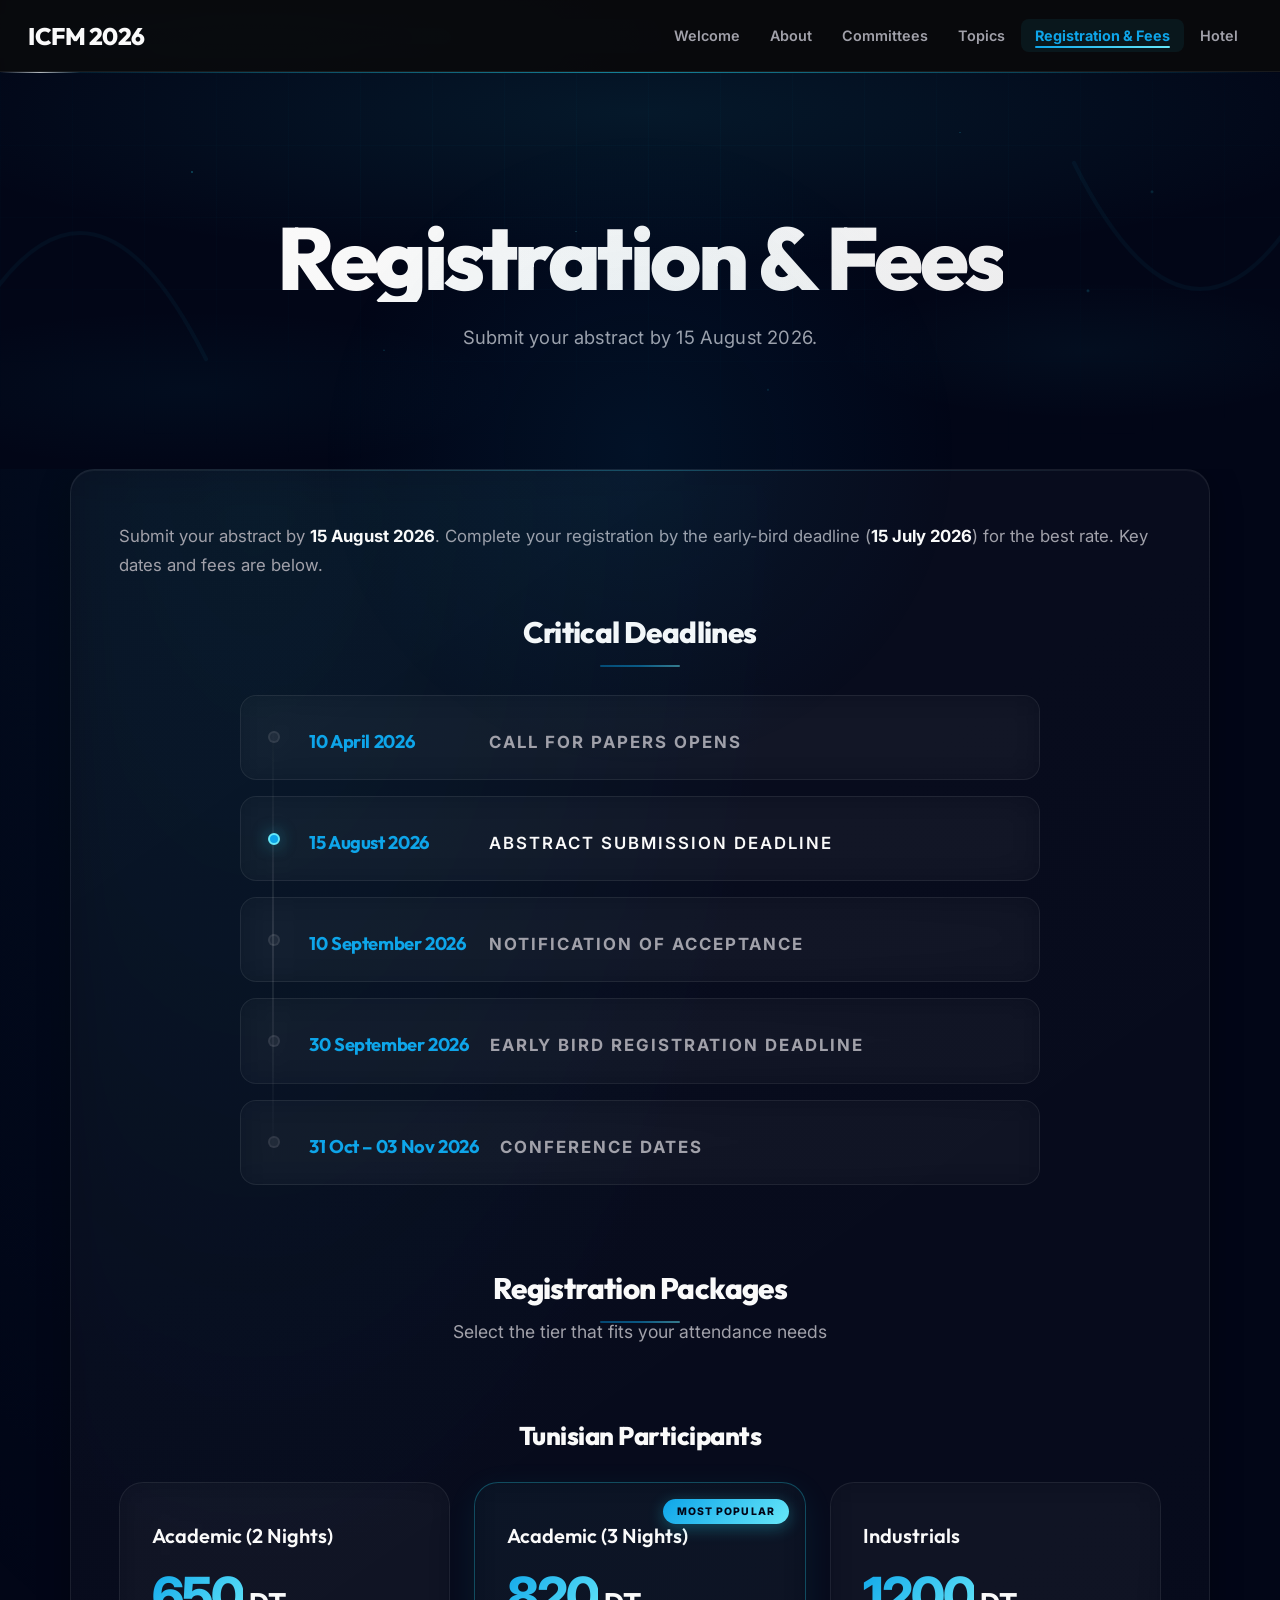
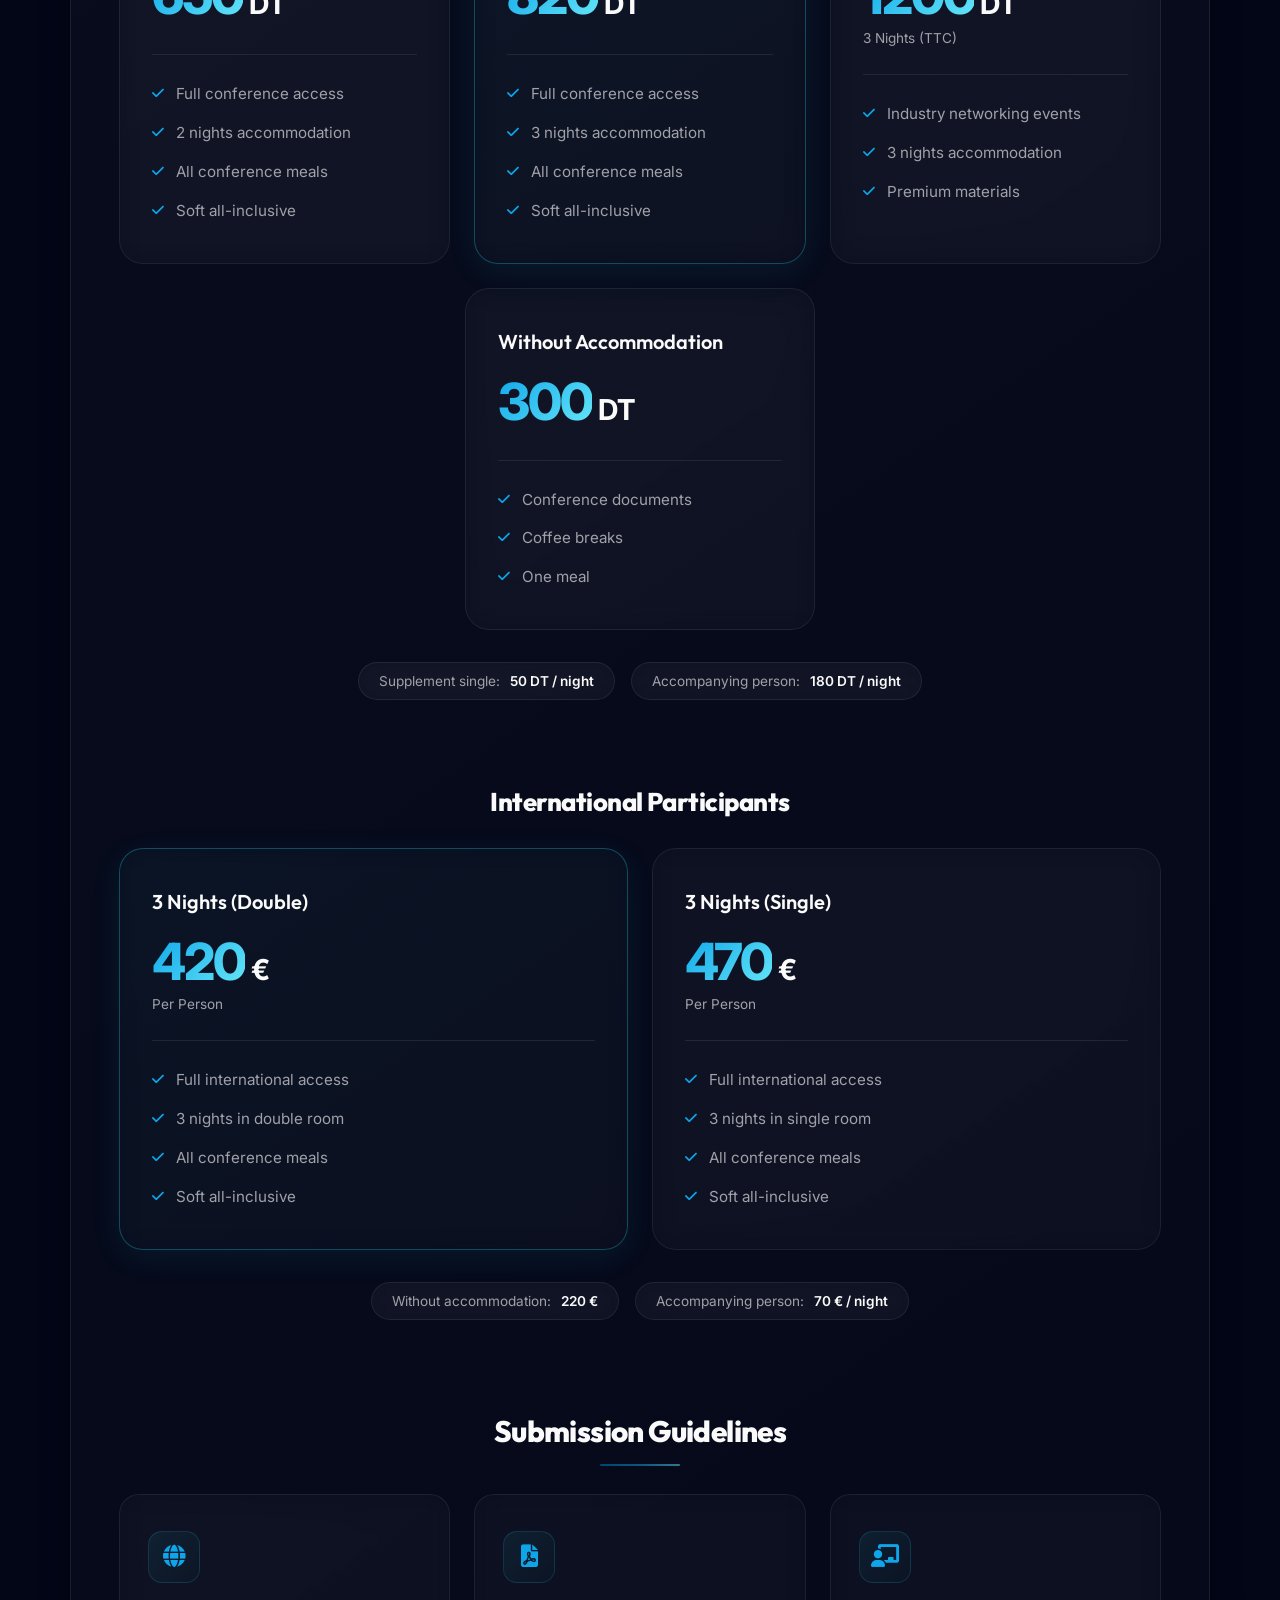
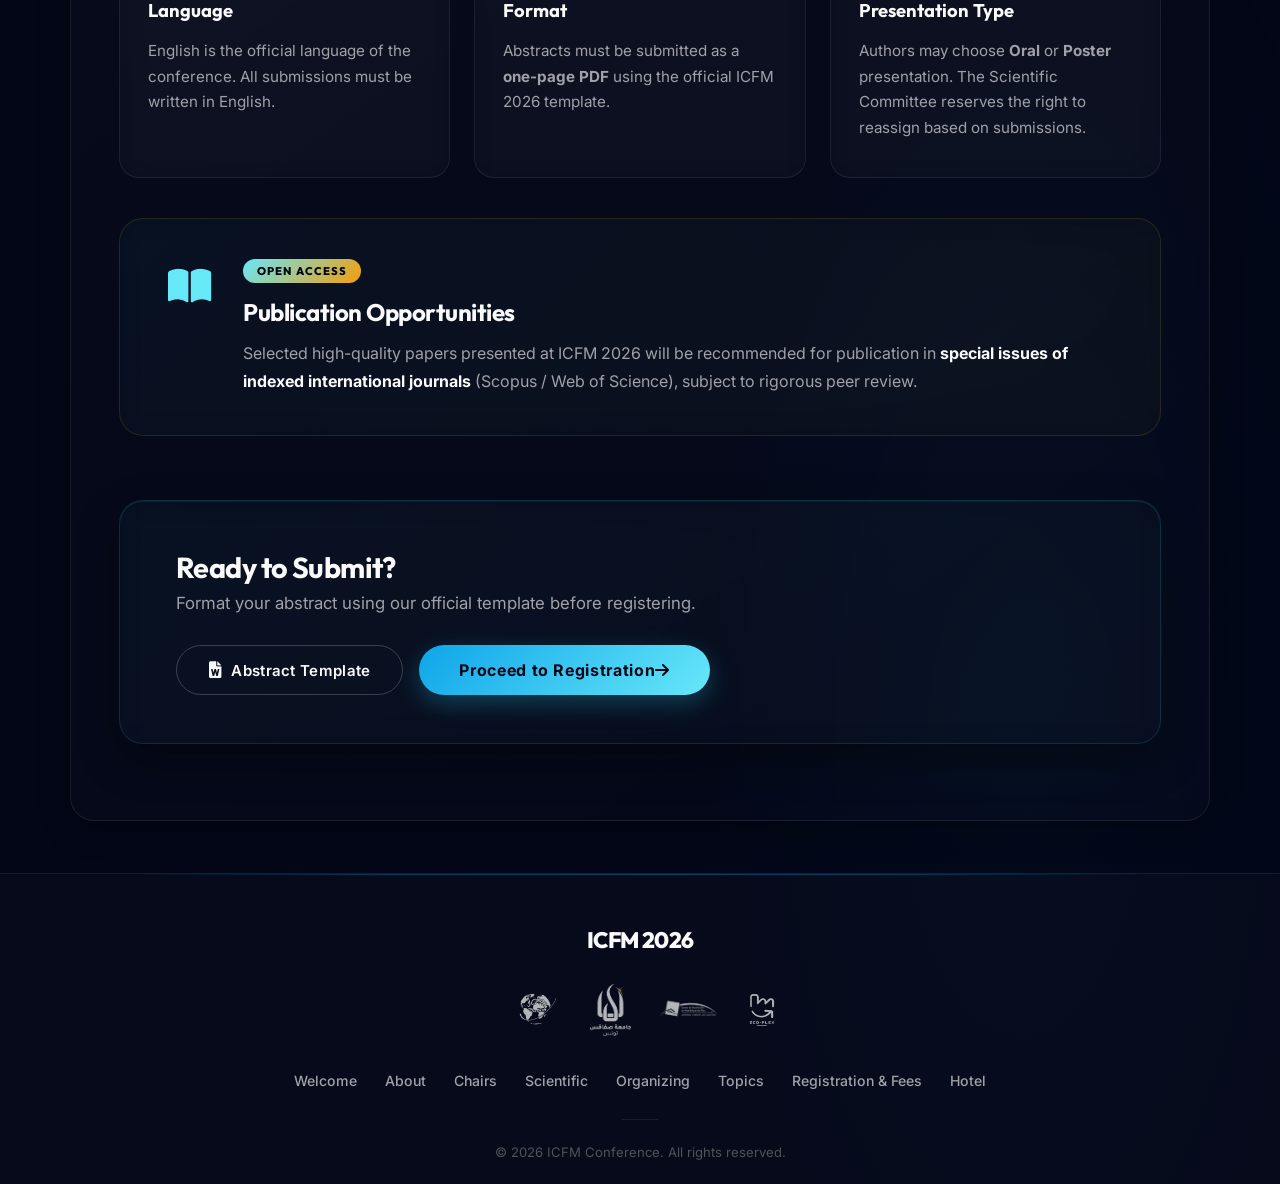
==== submissions.html @ 2cfc88eb "first commit" ====
<!DOCTYPE html>
<html lang="en">

<head>
    <meta charset="UTF-8">
    <meta name="viewport" content="width=device-width, initial-scale=1.0">
    <meta name="description" content="Registration fees, important dates, and abstract submission for ICFM 2026.">
    <title>Registration &amp; Fees — ICFM 2026</title>
    <link rel="stylesheet" href="assets/css/style.css">
</head>

<body>
    <div id="preloader">
        <div class="loader-ring"></div>
    </div>
    <a href="#main-content" class="skip-link">Skip to main content</a>
    <nav class="navbar" aria-label="Main navigation">
        <div class="container">
            <a href="index.html" class="logo">ICFM 2026</a>
            <ul class="nav-links">
                <li><a href="index.html">Welcome</a></li>
                <li><a href="about.html">About</a></li>
                <li class="dropdown">
                    <a href="#">Committees</a>
                    <ul class="dropdown-menu">
                        <li><a href="committees/chairs.html">Conference Chairs</a></li>
                        <li><a href="committees/scientific.html">Scientific Committee</a></li>
                        <li><a href="committees/organizing.html">Organizing Committee</a></li>
                    </ul>
                </li>
                <li><a href="topics.html">Topics</a></li>
                <li><a href="submissions.html">Registration &amp; Fees</a></li>
                <li><a href="hotel.html">Hotel</a></li>
            </ul>
        </div>
    </nav>
    <div class="luxury-navbar-underline"></div>
    <header class="submissions-hero luxury-hero">
        <div class="luxury-hero-bg">
            <svg class="gold-flourish left" viewBox="0 0 200 200" fill="none">
                <path d="M10,190 Q100,10 190,190" stroke="currentColor" stroke-width="6" stroke-linecap="round"
                    stroke-opacity="0.7" />
            </svg>
            <svg class="gold-flourish right" viewBox="0 0 200 200" fill="none">
                <path d="M190,10 Q100,190 10,10" stroke="currentColor" stroke-width="6" stroke-linecap="round"
                    stroke-opacity="0.7" />
            </svg>
            <div class="gold-particles"></div>
        </div>
        <div class="submissions-hero-content luxury-hero-content">
            <div class="hero-crest-glass">
                <h1 class="submissions-hero-title">Registration &amp; Fees</h1>
                <div class="crest-shimmer"></div>
                <p class="submissions-hero-intro">Submit your abstract by 15 August 2026.</p>
            </div>
        </div>
    </header>
    <main id="main-content" class="container submissions-main-glass">
        <p class="submissions-lead">Submit your abstract by <strong>15 August 2026</strong>. Complete your registration by the early-bird deadline (<strong>15 July 2026</strong>) for the best rate. Key dates and fees are below.</p>
        <section class="important-dates-section">
            <h2 class="section-title">Critical Deadlines</h2>
            <div class="dates-timeline">
                <div class="timeline-item luxury-glass-card">
                    <div class="timeline-dot"></div>
                    <div class="timeline-content">
                        <div class="date-value">10 April 2026</div>
                        <div class="date-label">Call for Papers Opens</div>
                    </div>
                </div>
                <div class="timeline-item luxury-glass-card">
                    <div class="timeline-dot highlight-dot"></div>
                    <div class="timeline-content">
                        <div class="date-value">15 August 2026</div>
                        <div class="date-label highlight-label">Abstract Submission Deadline</div>
                    </div>
                </div>
                <div class="timeline-item luxury-glass-card">
                    <div class="timeline-dot"></div>
                    <div class="timeline-content">
                        <div class="date-value">10 September 2026</div>
                        <div class="date-label">Notification of Acceptance</div>
                    </div>
                </div>
                <div class="timeline-item luxury-glass-card">
                    <div class="timeline-dot"></div>
                    <div class="timeline-content">
                        <div class="date-value">30 September 2026</div>
                        <div class="date-label">Early Bird Registration Deadline</div>
                    </div>
                </div>
                <div class="timeline-item luxury-glass-card">
                    <div class="timeline-dot"></div>
                    <div class="timeline-content">
                        <div class="date-value">31 Oct – 03 Nov 2026</div>
                        <div class="date-label">Conference Dates</div>
                    </div>
                </div>
            </div>
        </section>

        <!-- Pricing Cards Section -->
        <section class="registration-fees-section">
            <h2 class="section-title">Registration Packages</h2>
            <p class="section-subtitle">Select the tier that fits your attendance needs</p>

            <div class="pricing-grid">

                <!-- Tunisian Participants Column -->
                <div class="pricing-category">
                    <h3 class="pricing-category-title">Tunisian Participants</h3>
                    <div class="pricing-cards-container">

                        <div class="pricing-card luxury-glass-card">
                            <div class="pricing-header">
                                <h4>Academic (2 Nights)</h4>
                                <div class="price"><span>650</span> DT</div>
                            </div>
                            <ul class="pricing-features">
                                <li><i class="fas fa-check"></i> Full conference access</li>
                                <li><i class="fas fa-check"></i> 2 nights accommodation</li>
                                <li><i class="fas fa-check"></i> All conference meals</li>
                                <li><i class="fas fa-check"></i> Soft all-inclusive</li>
                            </ul>
                        </div>

                        <div class="pricing-card luxury-glass-card featured-card">
                            <div class="popular-badge">Most Popular</div>
                            <div class="pricing-header">
                                <h4>Academic (3 Nights)</h4>
                                <div class="price"><span>820</span> DT</div>
                            </div>
                            <ul class="pricing-features">
                                <li><i class="fas fa-check"></i> Full conference access</li>
                                <li><i class="fas fa-check"></i> 3 nights accommodation</li>
                                <li><i class="fas fa-check"></i> All conference meals</li>
                                <li><i class="fas fa-check"></i> Soft all-inclusive</li>
                            </ul>
                        </div>

                        <div class="pricing-card luxury-glass-card">
                            <div class="pricing-header">
                                <h4>Industrials</h4>
                                <div class="price"><span>1200</span> DT</div>
                                <div class="price-desc">3 Nights (TTC)</div>
                            </div>
                            <ul class="pricing-features">
                                <li><i class="fas fa-check"></i> Industry networking events</li>
                                <li><i class="fas fa-check"></i> 3 nights accommodation</li>
                                <li><i class="fas fa-check"></i> Premium materials</li>
                            </ul>
                        </div>

                        <!-- Centered 4th card -->
                        <div class="pricing-card luxury-glass-card" style="grid-column: 1 / -1; justify-self: center; width: 100%; max-width: 350px; margin: 0 auto;">
                            <div class="pricing-header">
                                <h4>Without Accommodation</h4>
                                <div class="price"><span>300</span> DT</div>
                            </div>
                            <ul class="pricing-features">
                                <li><i class="fas fa-check"></i> Conference documents</li>
                                <li><i class="fas fa-check"></i> Coffee breaks</li>
                                <li><i class="fas fa-check"></i> One meal</li>
                            </ul>
                        </div>

                    </div>

                    <div class="pricing-addons" style="display: flex; flex-wrap: wrap; justify-content: center; gap: 1rem;">
                        <div class="addon-item"><span>Supplement single:</span> <strong>50 DT / night</strong></div>
                        <div class="addon-item" style="text-align: center;"><span>Accompanying person:</span> <strong>180 DT / night</strong></div>
                    </div>
                </div>

                <!-- International Participants Column -->
                <div class="pricing-category">
                    <h3 class="pricing-category-title">International Participants</h3>
                    <div class="pricing-cards-container">

                        <div class="pricing-card luxury-glass-card featured-card">
                            <div class="pricing-header">
                                <h4>3 Nights (Double)</h4>
                                <div class="price"><span>420</span> €</div>
                                <div class="price-desc">Per Person</div>
                            </div>
                            <ul class="pricing-features">
                                <li><i class="fas fa-check"></i> Full international access</li>
                                <li><i class="fas fa-check"></i> 3 nights in double room</li>
                                <li><i class="fas fa-check"></i> All conference meals</li>
                                <li><i class="fas fa-check"></i> Soft all-inclusive</li>
                            </ul>
                        </div>

                        <div class="pricing-card luxury-glass-card">
                            <div class="pricing-header">
                                <h4>3 Nights (Single)</h4>
                                <div class="price"><span>470</span> €</div>
                                <div class="price-desc">Per Person</div>
                            </div>
                            <ul class="pricing-features">
                                <li><i class="fas fa-check"></i> Full international access</li>
                                <li><i class="fas fa-check"></i> 3 nights in single room</li>
                                <li><i class="fas fa-check"></i> All conference meals</li>
                                <li><i class="fas fa-check"></i> Soft all-inclusive</li>
                            </ul>
                        </div>

                    </div>

                    <div class="pricing-addons" style="display: flex; flex-wrap: wrap; justify-content: center; gap: 1rem;">
                        <div class="addon-item"><span>Without accommodation:</span> <strong>220 €</strong></div>
                        <div class="addon-item" style="text-align: center;"><span>Accompanying person:</span> <strong>70 € / night</strong></div>
                    </div>
                </div>

            </div>
        </section>

        <!-- Submission Guidelines Section -->
        <section class="submission-guidelines-section">
            <h2 class="section-title">Submission Guidelines</h2>
            <div class="guidelines-grid">
                <div class="guideline-card luxury-glass-card">
                    <div class="guideline-icon"><i class="fas fa-globe"></i></div>
                    <h4>Language</h4>
                    <p>English is the official language of the conference. All submissions must be written in English.
                    </p>
                </div>
                <div class="guideline-card luxury-glass-card">
                    <div class="guideline-icon"><i class="fas fa-file-pdf"></i></div>
                    <h4>Format</h4>
                    <p>Abstracts must be submitted as a <strong>one-page PDF</strong> using the official ICFM 2026
                        template.</p>
                </div>
                <div class="guideline-card luxury-glass-card">
                    <div class="guideline-icon"><i class="fas fa-chalkboard-teacher"></i></div>
                    <h4>Presentation Type</h4>
                    <p>Authors may choose <strong>Oral</strong> or <strong>Poster</strong> presentation. The Scientific
                        Committee reserves the right to reassign based on submissions.</p>
                </div>
            </div>
        </section>

        <!-- Publication Opportunities -->
        <section class="publication-section">
            <div class="publication-glass-panel luxury-glass-card">
                <div class="pub-icon"><i class="fas fa-book-open"></i></div>
                <div class="pub-body">
                    <div class="pub-badge">Open Access</div>
                    <h3>Publication Opportunities</h3>
                    <p>Selected high-quality papers presented at ICFM 2026 will be recommended for publication in
                        <strong>special issues of indexed international journals</strong> (Scopus / Web of Science),
                        subject to rigorous peer review.
                    </p>
                </div>
            </div>
        </section>

        <!-- Call to Action Section -->
        <section class="submissions-cta-area">
            <div class="cta-glass-panel">
                <div class="cta-content">
                    <h3>Ready to Submit?</h3>
                    <p>Format your abstract using our official template before registering.</p>
                </div>
                <div class="cta-actions">
                    <a class="abstract-download-btn outline" href="assets/ICFM2026 Abstract Template.docx" download>
                        <i class="fas fa-file-word"></i> Abstract Template
                    </a>
                    <a class="register-btn solid"
                        href="https://docs.google.com/forms/d/e/1FAIpQLSe9bexcGqD0YBOrj8LHlDnnBXU2G6aarbq-mFlfhNSfdHL_fg/viewform?usp=dialog"
                        target="_blank" rel="noopener noreferrer">
                        Proceed to Registration <i class="fas fa-arrow-right"></i>
                    </a>
                </div>
            </div>
        </section>
    </main>
    <footer class="site-footer">
        <div class="footer-content">
            <a href="index.html" class="footer-logo">ICFM 2026</a>
            <div class="footer-logos">
                <img src="assets/images/logo11.png" alt="" class="footer-logo-img" width="80" height="80"
                    loading="lazy">
                <img src="assets/images/logo12.png" alt="" class="footer-logo-img" width="70" height="70"
                    loading="lazy">
                <img src="assets/images/logo13.png" alt="" class="footer-logo-img" width="100" height="100"
                    loading="lazy">
                <img src="assets/images/logo14.png" alt="" class="footer-logo-img" width="60" height="60"
                    loading="lazy">
            </div>
            <div class="footer-links">
                <a href="index.html">Welcome</a>
                <a href="about.html">About</a>
                <a href="committees/chairs.html">Chairs</a>
                <a href="committees/scientific.html">Scientific</a>
                <a href="committees/organizing.html">Organizing</a>
                <a href="topics.html">Topics</a>
                <a href="submissions.html">Registration &amp; Fees</a>
                <a href="hotel.html">Hotel</a>
            </div>
            <div class="footer-divider"></div>
            <div class="footer-copy">&copy; 2026 ICFM Conference. All rights reserved.</div>
        </div>
    </footer>
    <script src="assets/js/main.js"></script>
</body>

</html>
---- assets/css/style.css ----
@import url('https://fonts.googleapis.com/css2?family=Outfit:wght@400;600;700;800&family=Inter:wght@400;500;600;700&display=swap');
@import url('https://cdnjs.cloudflare.com/ajax/libs/font-awesome/6.0.0/css/all.min.css');

/* ============================================================
   ICFM 2026 — ORIGINAL COLORS · ELEVATED ELEGANCE
   Same dark navy + cyan palette, dramatically improved:
   · Breathing ambient light animations
   · Rich hover micro-interactions
   · Refined spacing & depth
   · Subtle luminosity effects
   ============================================================ */

:root {
  --bg: #020617;
  --surface: rgba(255, 255, 255, 0.02);
  --surface-2: rgba(255, 255, 255, 0.04);
  --surface-3: rgba(255, 255, 255, 0.06);
  --accent: #0ea5e9;
  --accent-dim: #0284c7;
  --accent-glow: rgba(34, 211, 238, 0.15);
  --accent-glow-strong: rgba(34, 211, 238, 0.30);
  --text: #fafafa;
  --text-muted: #a1a1aa;
  --text-dim: #52525b;
  --border: rgba(255, 255, 255, 0.07);
  --border-lit: rgba(34, 211, 238, 0.25);
  --radius: 16px;
  --radius-sm: 10px;
  --mouse-x: 50vw;
  --mouse-y: 50vh;
  /* legacy names — untouched */
  --navy: #0a0a0b;
  --royal: #141416;
  --gold: #22d3ee;
  --light-gold: #67e8f9;
  --offwhite: #fafafa;
  --shadow: 0 4px 24px rgba(0, 0, 0, 0.5);
  --shadow-glow: 0 0 0 1px rgba(34, 211, 238, 0.08),
    0 8px 32px rgba(0, 0, 0, 0.6),
    0 0 60px rgba(34, 211, 238, 0.06);
}

/* ── Smooth Motion Defaults ─────────────────────────────── */
html {
  scroll-behavior: smooth;
}

@media (prefers-reduced-motion: reduce) {
  html {
    scroll-behavior: auto;
  }

  *,
  *::before,
  *::after {
    animation-duration: 0.01ms !important;
    animation-iteration-count: 1 !important;
    transition-duration: 0.01ms !important;
  }
}

/* ── Base ────────────────────────────────────────────────── */
*,
*::before,
*::after {
  box-sizing: border-box;
}

body {
  margin: 0;
  font-family: 'Inter', system-ui, sans-serif;
  background: var(--bg);
  color: var(--text);
  min-height: 100vh;
  overflow-x: hidden;
  opacity: 0;
  animation: pageReveal 0.8s cubic-bezier(0.22, 1, 0.36, 1) forwards;
}

/* Subtle animated background atmosphere */
body::before {
  content: '';
  position: fixed;
  inset: 0;
  z-index: 0;
  pointer-events: none;
  background:
    radial-gradient(ellipse 80% 50% at 20% 10%, rgba(34, 211, 238, 0.04) 0%, transparent 60%),
    radial-gradient(ellipse 60% 40% at 80% 90%, rgba(8, 145, 178, 0.03) 0%, transparent 55%);
  animation: atmosphereShift 18s ease-in-out infinite alternate;
}

body::after {
  content: '';
  position: fixed;
  inset: 0;
  z-index: 9999;
  pointer-events: none;
  background: radial-gradient(800px circle at var(--mouse-x, 50vw) var(--mouse-y, 50vh), rgba(14, 165, 233, 0.08), transparent 40%);
}

:focus-visible {
  outline: 2px solid var(--accent);
  outline-offset: 3px;
  border-radius: 4px;
}

button:focus:not(:focus-visible),
a:focus:not(:focus-visible) {
  outline: none;
}

/* ── Cinematic Preloader ─────────────────────────────────── */
#preloader {
  position: fixed;
  inset: 0;
  background: var(--bg);
  z-index: 999999;
  display: flex;
  align-items: center;
  justify-content: center;
  transition: opacity 0.8s cubic-bezier(0.22, 1, 0.36, 1), transform 0.8s cubic-bezier(0.22, 1, 0.36, 1);
}

#preloader.loaded {
  opacity: 0;
  pointer-events: none;
  transform: scale(1.05);
  /* Slight scale up for breathing exit */
}

/* A sleek, minimalist loading ring */
.loader-ring {
  width: 48px;
  height: 48px;
  border-radius: 50%;
  border: 2px solid rgba(255, 255, 255, 0.05);
  border-top-color: var(--accent);
  animation: spinner 1s cubic-bezier(0.68, -0.55, 0.265, 1.55) infinite;
}

@keyframes spinner {
  0% {
    transform: rotate(0deg);
  }

  100% {
    transform: rotate(360deg);
  }
}

/* ── Scrollbar ───────────────────────────────────────────── */
::-webkit-scrollbar {
  width: 8px;
  background: var(--bg);
}

::-webkit-scrollbar-track {
  background: var(--surface);
}

::-webkit-scrollbar-thumb {
  background: linear-gradient(180deg, var(--accent-dim), var(--surface-3));
  border-radius: 4px;
  border: 2px solid var(--surface);
}

::-webkit-scrollbar-thumb:hover {
  background: var(--accent-dim);
}

/* ── Skip Link ───────────────────────────────────────────── */
.skip-link {
  position: absolute;
  top: -100px;
  left: 50%;
  transform: translateX(-50%);
  z-index: 10000;
  padding: 12px 24px;
  background: var(--accent);
  color: var(--navy);
  font-weight: 700;
  text-decoration: none;
  border-radius: 8px;
  transition: top 0.2s ease;
}

.skip-link:focus {
  top: 16px;
  outline: 2px solid var(--text);
  outline-offset: 3px;
}

/* ── Keyframes ───────────────────────────────────────────── */
@keyframes pageReveal {
  from {
    opacity: 0;
    transform: translateY(8px);
  }

  to {
    opacity: 1;
    transform: translateY(0);
  }
}

@keyframes atmosphereShift {
  0% {
    opacity: 0.6;
    transform: scale(1);
  }

  100% {
    opacity: 1;
    transform: scale(1.05);
  }
}

@keyframes fadeInUp {
  from {
    opacity: 0;
    transform: translateY(28px);
  }

  to {
    opacity: 1;
    transform: translateY(0);
  }
}

@keyframes shimmerSweep {
  0% {
    transform: translateX(-150%) skewX(-12deg);
  }

  100% {
    transform: translateX(350%) skewX(-12deg);
  }
}

@keyframes titleShimmer {

  0%,
  40% {
    background-position: 0% 50%;
  }

  60%,
  100% {
    background-position: 100% 50%;
  }
}

@keyframes glowPulse {

  0%,
  100% {
    box-shadow: 0 0 20px rgba(34, 211, 238, 0.08);
  }

  50% {
    box-shadow: 0 0 48px rgba(34, 211, 238, 0.20);
  }
}

@keyframes lineGrow {
  from {
    width: 0;
    opacity: 0;
  }

  to {
    width: 80px;
    opacity: 0.5;
  }
}

@keyframes floatY {

  0%,
  100% {
    transform: translateY(0px);
  }

  50% {
    transform: translateY(-8px);
  }
}

@keyframes arrowBounce {
  0% {
    transform: translateY(0) rotate(-45deg);
  }

  100% {
    transform: translateY(8px) rotate(-45deg);
  }
}

@keyframes scanLine {
  0% {
    left: -10%;
    opacity: 0;
  }

  10% {
    opacity: 1;
  }

  90% {
    opacity: 1;
  }

  100% {
    left: 110%;
    opacity: 0;
  }
}

@keyframes dropdownOpen {
  from {
    opacity: 0;
    transform: scale(0.96) translateY(-4px);
  }

  to {
    opacity: 1;
    transform: scale(1) translateY(0);
  }
}

/* ── Navbar ──────────────────────────────────────────────── */
.navbar {
  background: rgba(10, 10, 11, 0.80);
  backdrop-filter: blur(20px) saturate(160%);
  border-bottom: 1px solid var(--border);
  position: sticky;
  top: 0;
  z-index: 1000;
  height: 72px;
  display: flex;
  align-items: center;
  transition: background 0.3s, box-shadow 0.3s;
}

.navbar .container {
  display: flex;
  align-items: center;
  justify-content: space-between;
  padding: 0 28px;
  height: 72px;
  max-width: 1280px;
  margin: 0 auto;
  width: 100%;
}

.logo {
  font-family: 'Outfit', sans-serif;
  font-size: 1.5rem;
  font-weight: 800;
  color: var(--text);
  letter-spacing: -0.02em;
  text-decoration: none;
  margin-right: 48px;
  white-space: nowrap;
  position: relative;
  transition: color 0.25s;
}

.logo::after {
  content: '';
  position: absolute;
  left: 0;
  bottom: -4px;
  width: 0;
  height: 2px;
  background: linear-gradient(90deg, var(--accent), var(--light-gold));
  border-radius: 1px;
  transition: width 0.35s cubic-bezier(0.22, 1, 0.36, 1);
}

.logo:hover {
  color: var(--accent);
}

.logo:hover::after {
  width: 100%;
}

.nav-links {
  list-style: none;
  display: flex;
  gap: 2px;
  margin: 0;
  padding: 0;
  align-items: center;
}

.nav-links li {
  position: relative;
}

.nav-links a {
  color: var(--text-muted);
  text-decoration: none;
  font-family: 'Inter', sans-serif;
  font-weight: 600;
  font-size: 0.9rem;
  padding: 8px 14px;
  border-radius: 8px;
  transition: color 0.2s, background 0.2s;
  display: inline-block;
  position: relative;
}

.nav-links a::after {
  content: '';
  position: absolute;
  left: 14px;
  bottom: 4px;
  width: 0;
  height: 2px;
  background: linear-gradient(90deg, var(--accent), var(--light-gold));
  border-radius: 1px;
  transition: width 0.28s cubic-bezier(0.22, 1, 0.36, 1);
}

.nav-links a:hover {
  color: var(--text);
  background: rgba(34, 211, 238, 0.06);
}

.nav-links a:hover::after,
.nav-links a.active::after {
  width: calc(100% - 28px);
}

.nav-links a.active {
  color: var(--accent);
  background: rgba(34, 211, 238, 0.08);
  font-weight: 700;
}

/* Dropdown */
.dropdown-menu {
  display: none;
  position: absolute;
  background: rgba(15, 23, 42, 0.98);
  backdrop-filter: blur(24px);
  border: 1px solid var(--border);
  border-radius: var(--radius-sm);
  min-width: 210px;
  top: 100%;
  left: 0;
  margin-top: 6px;
  z-index: 100;
  padding: 6px;
  box-shadow: 0 20px 60px rgba(0, 0, 0, 0.7),
    0 0 0 1px rgba(14, 165, 233, 0.04);
  transform-origin: top left;
  animation: dropdownOpen 0.18s cubic-bezier(0.22, 1, 0.36, 1) forwards;
}

.dropdown-menu::after {
  content: '';
  position: absolute;
  bottom: 100%;
  left: 0;
  right: 0;
  height: 10px;
}

.dropdown:hover .dropdown-menu {
  display: block;
}

.dropdown-menu li a {
  color: var(--text-muted);
  font-size: 0.88rem;
  padding: 10px 14px;
  display: flex;
  align-items: center;
  gap: 8px;
  border-radius: 6px;
  transition: all 0.15s;
  position: relative;
  overflow: hidden;
}

.dropdown-menu li a::before {
  content: '';
  position: absolute;
  left: 0;
  top: 50%;
  bottom: 50%;
  width: 2px;
  background: var(--accent);
  border-radius: 1px;
  transition: top 0.2s, bottom 0.2s;
}

.dropdown-menu li a:hover {
  color: var(--accent);
  background: rgba(34, 211, 238, 0.06);
}

.dropdown-menu li a:hover::before {
  top: 10%;
  bottom: 10%;
}

/* Luxury navbar underline */
.luxury-navbar-underline {
  height: 1px;
  background: linear-gradient(90deg,
      transparent 0%, rgba(34, 211, 238, 0.3) 20%,
      rgba(34, 211, 238, 0.6) 50%, rgba(34, 211, 238, 0.3) 80%,
      transparent 100%);
  position: relative;
  overflow: hidden;
}

.luxury-navbar-underline::after {
  content: '';
  position: absolute;
  top: 0;
  height: 100%;
  width: 80px;
  background: linear-gradient(90deg, transparent, rgba(255, 255, 255, 0.7), transparent);
  animation: scanLine 5s ease-in-out infinite;
  animation-delay: 3s;
}

/* ── Hamburger ───────────────────────────────────────────── */
.hamburger {
  display: none;
  flex-direction: column;
  justify-content: center;
  align-items: center;
  width: 40px;
  height: 40px;
  cursor: pointer;
  margin-left: 16px;
  padding: 0;
  border: none;
  background: transparent;
  gap: 0;
  position: relative;
  border-radius: 8px;
  transition: background 0.2s;
}

.hamburger:hover {
  background: rgba(34, 211, 238, 0.08);
}

.hamburger span {
  display: block;
  height: 1.5px;
  width: 20px;
  background: var(--text);
  border-radius: 2px;
  position: absolute;
  transition: transform 0.3s cubic-bezier(0.22, 1, 0.36, 1), opacity 0.2s, width 0.3s;
}

.hamburger span:nth-child(1) {
  transform: translateY(-6px);
}

.hamburger span:nth-child(2) {
  width: 14px;
}

.hamburger span:nth-child(3) {
  transform: translateY(6px);
}

.hamburger.open span:nth-child(1) {
  transform: translateY(0) rotate(45deg);
  width: 20px;
}

.hamburger.open span:nth-child(2) {
  opacity: 0;
  transform: scaleX(0);
}

.hamburger.open span:nth-child(3) {
  transform: translateY(0) rotate(-45deg);
}

/* ── Hero ────────────────────────────────────────────────── */
.luxury-hero {
  position: relative;
  min-height: 80vh;
  display: flex;
  flex-direction: column;
  align-items: center;
  justify-content: center;
  background: var(--bg);
  overflow: hidden;
  padding: 100px 24px 80px;
  z-index: 1;
}

.luxury-hero-bg {
  position: absolute;
  inset: 0;
  z-index: 0;
  pointer-events: none;
}

/* Multi-layer atmospheric glow */
.luxury-hero-bg::before {
  content: '';
  position: absolute;
  inset: 0;
  background:
    radial-gradient(ellipse 90% 60% at 50% 10%,
      rgba(34, 211, 238, 0.09) 0%, transparent 65%),
    radial-gradient(ellipse 50% 40% at 15% 80%,
      rgba(8, 145, 178, 0.05) 0%, transparent 50%),
    radial-gradient(ellipse 40% 35% at 85% 70%,
      rgba(34, 211, 238, 0.04) 0%, transparent 50%);
  animation: atmosphereShift 14s ease-in-out infinite alternate;
}

/* Geometric grid */
.luxury-hero-bg::after {
  content: '';
  position: absolute;
  inset: 0;
  background-image:
    linear-gradient(rgba(34, 211, 238, 0.025) 1px, transparent 1px),
    linear-gradient(90deg, rgba(34, 211, 238, 0.025) 1px, transparent 1px);
  background-size: 72px 72px;
  mask-image: radial-gradient(ellipse 85% 75% at 50% 30%, black 20%, transparent 100%);
}

/* SVG flourishes — visible and animated */
.gold-flourish {
  display: block !important;
  position: absolute;
  width: 280px;
  height: 280px;
  color: rgba(34, 211, 238, 0.06);
  animation: floatY 8s ease-in-out infinite;
}

.gold-flourish.left {
  left: -60px;
  top: 5%;
  animation-delay: 0s;
}

.gold-flourish.right {
  right: -60px;
  bottom: 10%;
  animation-delay: 3s;
}

.gold-flourish path {
  stroke-width: 3;
}

/* Particle constellation */
.gold-particles {
  display: block !important;
  position: absolute;
  inset: 0;
  pointer-events: none;
  background-image:
    radial-gradient(circle 1.5px at 15% 25%, rgba(34, 211, 238, 0.45) 0%, transparent 100%),
    radial-gradient(circle 1px at 75% 15%, rgba(34, 211, 238, 0.35) 0%, transparent 100%),
    radial-gradient(circle 2px at 85% 55%, rgba(34, 211, 238, 0.25)0%, transparent 100%),
    radial-gradient(circle 1px at 30% 70%, rgba(34, 211, 238, 0.30) 0%, transparent 100%),
    radial-gradient(circle 1.5px at 60% 80%, rgba(34, 211, 238, 0.20) 0%, transparent 100%),
    radial-gradient(circle 1px at 45% 40%, rgba(103, 232, 249, 0.35) 0%, transparent 100%),
    radial-gradient(circle 2px at 90% 30%, rgba(34, 211, 238, 0.20) 0%, transparent 100%);
  animation: atmosphereShift 20s ease-in-out infinite alternate;
}

.luxury-hero-content {
  position: relative;
  z-index: 2;
  text-align: center;
  max-width: 820px;
  display: flex;
  flex-direction: column;
  align-items: center;
  gap: 28px;
}

.hero-crest-glass {
  display: flex;
  flex-direction: column;
  align-items: center;
  gap: 12px;
}

/* Shimmer sweep on hero titles */
.crest-shimmer {
  display: block !important;
  position: absolute;
  inset: -20px;
  pointer-events: none;
  z-index: 10;
  overflow: hidden;
}

.crest-shimmer::after {
  content: '';
  position: absolute;
  top: 0;
  left: 0;
  width: 40px;
  height: 100%;
  background: linear-gradient(90deg, transparent, rgba(103, 232, 249, 0.12), transparent);
  transform: translateX(-150%) skewX(-12deg);
  animation: shimmerSweep 5s ease-in-out infinite;
  animation-delay: 2s;
}

/* ── Hero Typography ─────────────────────────────────────── */
.conference-title,
.about-hero-title,
.committee-hero-title,
.topics-hero-title,
.submissions-hero-title,
.hotel-hero-title {
  font-family: 'Outfit', sans-serif;
  font-size: clamp(2.8rem, 10vw, 5.5rem);
  font-weight: 800;
  letter-spacing: -0.04em;
  line-height: 1.0;
  margin: 0 0 8px;
  background: linear-gradient(135deg,
      var(--text) 0%, rgba(250, 250, 250, 0.95) 35%,
      var(--accent) 50%, rgba(139, 92, 246, 0.8) 75%, var(--text) 100%);
  background-size: 300% 100%;
  -webkit-background-clip: text;
  -webkit-text-fill-color: transparent;
  background-clip: text;
  animation: titleShimmer 8s ease-in-out infinite;
}

.conference-tagline,
.about-hero-intro,
.committee-hero-intro,
.topics-hero-intro,
.submissions-hero-intro,
.hotel-hero-intro {
  font-family: 'Inter', sans-serif;
  color: var(--text-muted);
  font-size: 1.15rem;
  font-weight: 400;
  margin: 0;
  letter-spacing: 0.01em;
  max-width: 500px;
  line-height: 1.65;
  animation: fadeInUp 1s ease both;
  animation-delay: 0.3s;
}

.hero-details {
  display: flex;
  gap: 12px;
  justify-content: center;
  align-items: center;
  flex-wrap: wrap;
  animation: fadeInUp 1s ease both;
  animation-delay: 0.45s;
}

.hero-details .conference-date-location {
  display: inline-flex;
  align-items: center;
  gap: 8px;
  font-family: 'Inter', sans-serif;
  font-size: 0.92rem;
  font-weight: 600;
  color: var(--text-muted);
  background: var(--surface);
  border: 1px solid var(--border);
  border-radius: 50px;
  padding: 9px 20px;
  transition: all 0.3s ease;
  position: relative;
  overflow: hidden;
}

.hero-details .conference-date-location::before {
  content: '';
  position: absolute;
  inset: 0;
  background: linear-gradient(90deg, transparent, rgba(34, 211, 238, 0.06), transparent);
  opacity: 0;
  transition: opacity 0.3s;
}

.hero-details .conference-date-location:hover {
  border-color: var(--border-lit);
  color: var(--accent);
}

.hero-details .conference-date-location:hover::before {
  opacity: 1;
}

.hero-details .conference-date-location i {
  color: var(--accent);
  font-size: 0.85em;
}

/* ── Registration Button ─────────────────────────────────── */
.registration-btn,
.luxury-btn.registration-btn {
  display: inline-flex;
  align-items: center;
  gap: 10px;
  background: linear-gradient(135deg, var(--accent) 0%, var(--light-gold) 100%);
  color: var(--bg);
  font-family: 'Inter', sans-serif;
  font-weight: 700;
  padding: 16px 40px;
  border-radius: 50px;
  text-decoration: none;
  font-size: 0.95rem;
  border: none;
  cursor: pointer;
  letter-spacing: 0.03em;
  position: relative;
  overflow: hidden;
  box-shadow: 0 4px 24px rgba(34, 211, 238, 0.25),
    0 1px 0 rgba(255, 255, 255, 0.15) inset;
  transition: transform 0.3s cubic-bezier(0.22, 1, 0.36, 1), box-shadow 0.3s ease;
  animation: fadeInUp 1s ease both;
  animation-delay: 0.55s;
}

.registration-btn::before,
.luxury-btn.registration-btn::before {
  content: '';
  position: absolute;
  top: 0;
  left: -60%;
  width: 40%;
  height: 100%;
  background: linear-gradient(90deg, transparent, rgba(255, 255, 255, 0.28), transparent);
  transform: skewX(-15deg);
  transition: left 0.5s ease;
}

.registration-btn:hover,
.luxury-btn.registration-btn:hover {
  transform: translateY(-3px) scale(1.02);
  box-shadow: 0 12px 40px rgba(34, 211, 238, 0.45),
    0 0 0 1px rgba(34, 211, 238, 0.3),
    0 1px 0 rgba(255, 255, 255, 0.15) inset;
  color: var(--bg);
}

.registration-btn:hover::before,
.luxury-btn.registration-btn:hover::before {
  left: 130%;
}

.luxury-btn.registration-btn::after {
  display: none;
}

.hero-quote,
.luxury-quote,
.luxury-quote.hero-quote {
  font-family: 'Inter', sans-serif;
  color: var(--text-dim);
  font-size: 0.95rem;
  font-style: italic;
  text-align: center;
  margin: 0;
  letter-spacing: 0.03em;
  animation: fadeInUp 1s ease both;
  animation-delay: 0.65s;
}

/* ── Highlights Bar ──────────────────────────────────────── */
.luxury-highlights-bar {
  position: relative;
  z-index: 2;
  margin-top: 48px;
  display: flex;
  justify-content: center;
  align-items: stretch;
  gap: 0;
  background: var(--surface);
  border: 1px solid var(--border);
  border-radius: var(--radius);
  max-width: 740px;
  width: 100%;
  overflow: hidden;
  backdrop-filter: blur(16px);
  -webkit-backdrop-filter: blur(16px);
  animation: fadeInUp 1s ease both;
  animation-delay: 0.75s;
  box-shadow: var(--shadow-glow);
}

.luxury-highlights-bar::before {
  content: '';
  position: absolute;
  top: 0;
  left: 0;
  right: 0;
  height: 1px;
  background: linear-gradient(90deg,
      transparent, var(--accent-dim), var(--accent), var(--accent-dim), transparent);
  opacity: 0.5;
}

.luxury-highlights-bar .highlight-item {
  display: flex;
  align-items: center;
  gap: 14px;
  padding: 22px 28px;
  flex: 1;
  min-width: 0;
  border-right: 1px solid var(--border);
  transition: background 0.3s;
  position: relative;
  overflow: hidden;
}

.luxury-highlights-bar .highlight-item::after {
  content: '';
  position: absolute;
  inset: 0;
  background: radial-gradient(ellipse 80% 80% at 50% 100%,
      rgba(34, 211, 238, 0.06), transparent 70%);
  opacity: 0;
  transition: opacity 0.3s;
}

.luxury-highlights-bar .highlight-item:last-child {
  border-right: none;
}

.luxury-highlights-bar .highlight-item:hover {
  background: rgba(34, 211, 238, 0.04);
}

.luxury-highlights-bar .highlight-item:hover::after {
  opacity: 1;
}

.luxury-highlights-bar .highlight-item i {
  font-size: 1.3rem;
  color: var(--accent);
  flex-shrink: 0;
  transition: transform 0.3s;
  position: relative;
  z-index: 1;
}

.luxury-highlights-bar .highlight-item:hover i {
  transform: scale(1.15);
}

.luxury-highlights-bar .highlight-label {
  font-family: 'Inter', sans-serif;
  color: var(--text-muted);
  font-size: 0.7rem;
  font-weight: 600;
  text-transform: uppercase;
  letter-spacing: 0.1em;
  margin-bottom: 3px;
  position: relative;
  z-index: 1;
}

.luxury-highlights-bar .highlight-value {
  font-family: 'Inter', sans-serif;
  color: var(--text);
  font-size: 0.92rem;
  font-weight: 600;
  position: relative;
  z-index: 1;
}

/* ── Sub-page Hero sizes ─────────────────────────────────── */
.about-hero.luxury-hero,
.committee-hero.luxury-hero,
.topics-hero.luxury-hero,
.submissions-hero.luxury-hero,
.hotel-hero.luxury-hero {
  min-height: 44vh;
  padding: 72px 24px 48px;
}

/* ── Glass Main Containers ───────────────────────────────── */
.about-main-glass,
.committee-main-glass,
.topics-main-glass,
.submissions-main-glass,
.hotel-main-glass {
  background: linear-gradient(145deg, rgba(255, 255, 255, 0.03) 0%, rgba(255, 255, 255, 0.01) 100%);
  border: 1px solid rgba(255, 255, 255, 0.08);
  border-radius: 24px;
  box-shadow: 0 8px 32px 0 rgba(0, 0, 0, 0.3), inset 0 1px 0 rgba(255, 255, 255, 0.05);
  padding: 52px 48px;
  margin: 0 auto 52px;
  max-width: 1140px;
  position: relative;
  overflow: hidden;
  backdrop-filter: blur(24px);
  -webkit-backdrop-filter: blur(24px);
}

.about-main-glass::before,
.committee-main-glass::before,
.topics-main-glass::before,
.submissions-main-glass::before,
.hotel-main-glass::before {
  content: '';
  position: absolute;
  top: 0;
  left: 10%;
  right: 10%;
  height: 1px;
  background: linear-gradient(90deg, transparent, rgba(34, 211, 238, 0.25), transparent);
}

/* ── Home Page ───────────────────────────────────────────── */
.main-content.home-main {
  position: relative;
  z-index: 2;
  padding: 64px 28px 80px;
}

.main-content .wrap {
  max-width: 960px;
  margin: 0 auto;
}

.main-content .block {
  margin-bottom: 64px;
}

.main-content .block:last-child {
  margin-bottom: 0;
}

.main-content .lead {
  font-size: 1.1rem;
  line-height: 1.8;
  color: var(--text-muted);
  text-align: center;
  margin: 0;
}

.main-content .section-head {
  font-family: 'Outfit', sans-serif;
  font-size: 1.6rem;
  font-weight: 700;
  color: var(--text);
  text-align: center;
  margin: 0 0 32px;
  letter-spacing: -0.02em;
}

.key-links-grid {
  display: grid;
  grid-template-columns: repeat(auto-fit, minmax(200px, 1fr));
  gap: 20px;
}

.key-link-card {
  display: flex;
  flex-direction: column;
  align-items: center;
  text-align: center;
  padding: 32px 20px;
  background: var(--surface);
  border: 1px solid var(--border);
  border-radius: var(--radius);
  text-decoration: none;
  color: var(--text);
  transition: all 0.35s cubic-bezier(0.22, 1, 0.36, 1);
  position: relative;
  overflow: hidden;
  backdrop-filter: blur(16px);
  -webkit-backdrop-filter: blur(16px);
}

.key-link-card::before {
  content: '';
  position: absolute;
  bottom: 0;
  left: 0;
  right: 0;
  height: 2px;
  background: linear-gradient(90deg, var(--accent-dim), var(--accent), var(--light-gold));
  transform: scaleX(0);
  transform-origin: left;
  transition: transform 0.4s cubic-bezier(0.22, 1, 0.36, 1);
}

.key-link-card::after {
  content: '';
  position: absolute;
  inset: 0;
  background: radial-gradient(ellipse 70% 60% at 50% 100%, rgba(34, 211, 238, 0.06), transparent 70%);
  opacity: 0;
  transition: opacity 0.35s;
}

.key-link-card:hover {
  border-color: rgba(34, 211, 238, 0.2);
  transform: translateY(-6px);
  box-shadow: 0 20px 50px rgba(0, 0, 0, 0.5), 0 0 0 1px rgba(34, 211, 238, 0.08);
  color: var(--text);
}

.key-link-card:hover::before {
  transform: scaleX(1);
}

.key-link-card:hover::after {
  opacity: 1;
}

.key-link-icon {
  font-size: 1.85rem;
  color: var(--accent);
  margin-bottom: 14px;
  transition: transform 0.35s cubic-bezier(0.22, 1, 0.36, 1), color 0.2s;
  position: relative;
  z-index: 1;
}

.key-link-card:hover .key-link-icon {
  transform: translateY(-3px) scale(1.1);
  color: var(--light-gold);
}

.key-link-title {
  font-family: 'Outfit', sans-serif;
  font-weight: 700;
  font-size: 1rem;
  color: var(--text);
  margin-bottom: 7px;
  position: relative;
  z-index: 1;
  transition: color 0.2s;
}

.key-link-card:hover .key-link-title {
  color: var(--accent);
}

.key-link-desc {
  font-size: 0.88rem;
  color: var(--text-muted);
  opacity: 0.85;
  line-height: 1.5;
  position: relative;
  z-index: 1;
}

.cta-block .cta-wrap {
  text-align: center;
  padding: 48px 32px;
  background: var(--surface);
  border-radius: var(--radius);
  border: 1px solid var(--border);
  position: relative;
  overflow: hidden;
}

.cta-block .cta-wrap::before {
  content: '';
  position: absolute;
  inset: 0;
  background: radial-gradient(ellipse 70% 50% at 50% 110%, rgba(34, 211, 238, 0.06), transparent 70%);
  pointer-events: none;
}

.cta-text {
  font-size: 1rem;
  color: var(--text-muted);
  margin: 0 0 28px;
}

.cta-buttons {
  display: flex;
  flex-wrap: wrap;
  gap: 14px;
  justify-content: center;
}

.btn-secondary {
  display: inline-flex;
  align-items: center;
  padding: 14px 28px;
  border: 1px solid var(--border);
  color: var(--text-muted);
  background: transparent;
  font-weight: 600;
  font-size: 0.92rem;
  text-decoration: none;
  border-radius: 50px;
  transition: all 0.25s ease;
}

.btn-secondary:hover {
  border-color: var(--border-lit);
  color: var(--accent);
  background: rgba(34, 211, 238, 0.05);
  transform: translateY(-2px);
}

/* ── About ───────────────────────────────────────────────── */
.about-gallery-banner {
  width: 100%;
  margin: 0 auto 44px;
  display: flex;
  justify-content: center;
}

.about-gallery {
  display: flex;
  flex-direction: row;
  align-items: center;
  gap: 28px;
  width: 100%;
  max-width: 820px;
  justify-content: center;
}

.about-gallery-img {
  width: 350px;
  height: 220px;
  object-fit: cover;
  border-radius: 16px;
  border: 1px solid var(--border);
  box-shadow: 0 8px 40px rgba(0, 0, 0, 0.5);
  transition: transform 0.45s cubic-bezier(0.22, 1, 0.36, 1), box-shadow 0.45s ease, filter 0.45s;
  filter: brightness(0.88) saturate(0.9);
}

.about-gallery-img:hover {
  transform: scale(1.04) rotate(-0.8deg);
  box-shadow: 0 20px 60px rgba(0, 0, 0, 0.6), 0 0 0 1px rgba(34, 211, 238, 0.15), 0 0 40px rgba(34, 211, 238, 0.08);
  filter: brightness(1) saturate(1.1);
}

.about-gallery-divider {
  width: 1px;
  height: 130px;
  background: linear-gradient(180deg, transparent, rgba(34, 211, 238, 0.4), transparent);
}

/* About page: highlights bar under hero */
.about-highlights {
  margin-top: 32px;
  margin-bottom: 24px;
  max-width: 480px;
  margin-left: auto;
  margin-right: auto;
}

/* Section heading before bento cards */
.about-cards-heading {
  font-family: 'Outfit', sans-serif;
  font-size: 1.5rem;
  font-weight: 700;
  color: var(--text);
  margin: 48px 0 28px;
  letter-spacing: -0.02em;
}

/* ── 20 Years TMRS Celebration ───────────────────────────── */
.tmrs-celebration-section {
  margin-bottom: 60px;
}

.tmrs-glass-panel {
  display: flex;
  flex-direction: column;
  align-items: center;
  gap: 48px;
  background: linear-gradient(135deg, rgba(14, 165, 233, 0.04) 0%, rgba(255, 215, 0, 0.02) 100%);
  border: 1px solid rgba(255, 215, 0, 0.15);
  border-radius: 28px;
  padding: 56px 48px;
  box-shadow: 0 20px 60px rgba(0, 0, 0, 0.5), inset 0 1px 0 rgba(255, 255, 255, 0.05);
  backdrop-filter: blur(20px);
  -webkit-backdrop-filter: blur(20px);
  position: relative;
  overflow: hidden;
}

.tmrs-glass-panel::before {
  content: '';
  position: absolute;
  top: 0;
  left: 15%;
  right: 15%;
  height: 1px;
  background: linear-gradient(90deg, transparent, rgba(255, 215, 0, 0.5), transparent);
}

@media (min-width: 900px) {
  .tmrs-glass-panel {
    flex-direction: row;
    align-items: center;
  }
}

.tmrs-content {
  flex: 1.3;
  display: flex;
  flex-direction: column;
  gap: 20px;
}

.tmrs-tag {
  align-self: flex-start;
  font-family: 'Outfit', sans-serif;
  font-size: 0.72rem;
  font-weight: 800;
  text-transform: uppercase;
  letter-spacing: 0.12em;
  color: var(--bg);
  background: linear-gradient(135deg, var(--light-gold), #f59e0b);
  padding: 6px 16px;
  border-radius: 50px;
  box-shadow: 0 4px 16px rgba(245, 158, 11, 0.3);
}

.tmrs-title {
  font-family: 'Outfit', sans-serif;
  font-size: clamp(1.8rem, 3.5vw, 2.6rem);
  font-weight: 800;
  line-height: 1.15;
  letter-spacing: -0.03em;
  margin: 0;
  background: linear-gradient(135deg, var(--text) 0%, var(--light-gold) 60%, var(--accent) 100%);
  -webkit-background-clip: text;
  -webkit-text-fill-color: transparent;
  background-clip: text;
}

.tmrs-description {
  font-size: 1.05rem;
  color: var(--text-muted);
  line-height: 1.8;
  margin: 0;
}

/* ── TMRS Image Showcase: Gold Ring Frame ─────────────────── */
.tmrs-image-container {
  flex: 0 0 auto;
  width: 320px;
  position: relative;
  display: flex;
  align-items: center;
  justify-content: center;
  padding: 16px;
}

/* Animated golden border glow around the image */
.tmrs-image-container::before {
  content: '';
  position: absolute;
  inset: 0;
  border-radius: 24px;
  padding: 2px;
  background: linear-gradient(135deg, rgba(255, 215, 0, 0.6), rgba(14, 165, 233, 0.4), rgba(255, 215, 0, 0.6));
  -webkit-mask: linear-gradient(#fff 0 0) content-box, linear-gradient(#fff 0 0);
  -webkit-mask-composite: xor;
  mask: linear-gradient(#fff 0 0) content-box, linear-gradient(#fff 0 0);
  mask-composite: exclude;
  animation: border-glow-rotate 6s linear infinite;
  background-size: 200% 200%;
}

@keyframes border-glow-rotate {
  0% {
    background-position: 0% 50%;
  }

  50% {
    background-position: 100% 50%;
  }

  100% {
    background-position: 0% 50%;
  }
}

.tmrs-image-container::after {
  content: '';
  position: absolute;
  inset: -20px;
  border-radius: 32px;
  background: radial-gradient(ellipse at 50% 50%, rgba(255, 215, 0, 0.1), rgba(14, 165, 233, 0.06) 50%, transparent 75%);
  filter: blur(20px);
  z-index: -1;
  animation: pulse-backdrop 4s ease-in-out infinite alternate;
}

.tmrs-image-backdrop {
  position: absolute;
  inset: -20px;
  border-radius: 24px;
  background: radial-gradient(ellipse at 50% 50%, rgba(255, 215, 0, 0.1) 0%, rgba(14, 165, 233, 0.06) 50%, transparent 75%);
  filter: blur(20px);
  animation: pulse-backdrop 4s ease-in-out infinite alternate;
  z-index: -1;
}

@keyframes pulse-backdrop {
  0% {
    opacity: 0.6;
    transform: scale(0.95);
  }

  100% {
    opacity: 1;
    transform: scale(1.05);
  }
}

.tmrs-logo-img {
  position: relative;
  z-index: 2;
  width: 100%;
  height: auto;
  object-fit: contain;
  border-radius: 18px;
  border: 2px solid rgba(255, 215, 0, 0.3);
  box-shadow:
    0 0 0 6px rgba(255, 215, 0, 0.04),
    0 0 40px rgba(255, 215, 0, 0.18),
    0 0 80px rgba(14, 165, 233, 0.08);
  animation: logo-float 5s ease-in-out infinite;
  display: block;
  background: transparent;
}

@keyframes logo-float {
  0% {
    transform: translateY(0px);
  }

  50% {
    transform: translateY(-12px);
  }

  100% {
    transform: translateY(0px);
  }
}

/* ── About Bento Grid ───────────────────────────────────────*/
.about-bento-grid {
  display: grid;
  grid-template-columns: 1fr 1fr;
  grid-template-rows: auto;
  gap: 20px;
  max-width: 960px;
  margin: 0 auto 48px;
}

/* Welcome spans full width */
.bento-welcome {
  grid-column: 1 / -1;
}

/* Venue and Highlights share a row */
.bento-venue {
  grid-column: 1 / 2;
}

.bento-highlights {
  grid-column: 2 / 3;
}

/* Program and Join Us share the third row */
.bento-program {
  grid-column: 1 / 2;
}

.bento-join {
  grid-column: 2 / 3;
}

@media (max-width: 700px) {
  .about-bento-grid {
    grid-template-columns: 1fr;
  }

  .bento-welcome,
  .bento-venue,
  .bento-highlights,
  .bento-program,
  .bento-join {
    grid-column: 1 / -1;
  }
}



.about-card {
  background: var(--surface);
  border: 1px solid var(--border);
  border-left: 3px solid rgba(34, 211, 238, 0.3);
  border-radius: var(--radius-sm);
  padding: 32px 36px;
  color: var(--text);
  position: relative;
  overflow: hidden;
  transition: transform 0.35s cubic-bezier(0.22, 1, 0.36, 1), box-shadow 0.35s, border-left-color 0.3s;
}

.about-card::before {
  content: '';
  position: absolute;
  top: 0;
  left: 0;
  right: 0;
  height: 1px;
  background: linear-gradient(90deg, var(--accent-dim), rgba(34, 211, 238, 0.4), transparent);
  opacity: 0.4;
}

.about-card::after {
  content: '';
  position: absolute;
  inset: 0;
  background: radial-gradient(ellipse 50% 60% at 0% 50%, rgba(34, 211, 238, 0.04), transparent 60%);
  opacity: 0;
  transition: opacity 0.35s;
}

.about-card:hover {
  transform: translateX(6px);
  border-left-color: var(--accent);
  box-shadow: -4px 0 24px rgba(34, 211, 238, 0.08), 0 8px 32px rgba(0, 0, 0, 0.4);
}

.about-card:hover::after {
  opacity: 1;
}

.about-card-title {
  font-family: 'Outfit', sans-serif;
  color: var(--accent);
  font-size: 1.3rem;
  margin: 0 0 16px;
  font-weight: 700;
  letter-spacing: -0.01em;
  position: relative;
  z-index: 1;
}

.about-card p {
  font-size: 1.02rem;
  color: var(--text-muted);
  line-height: 1.78;
  margin-bottom: 14px;
  position: relative;
  z-index: 1;
}

.about-card p:last-child {
  margin-bottom: 0;
}

.about-card-special {
  border-left-color: var(--accent);
  background: linear-gradient(135deg, var(--surface), var(--surface-2));
}

.about-card-special .about-card-title {
  color: var(--light-gold);
}

/* ── Committee Cards ─────────────────────────────────────── */
.committee-section {
  max-width: 960px;
  margin: 0 auto 48px;
  display: flex;
  flex-direction: column;
  align-items: center;
}

.committee-grid {
  display: flex;
  flex-wrap: wrap;
  gap: 36px;
  justify-content: center;
  margin-top: 36px;
}

.committee-card {
  background: var(--surface);
  border: 1px solid var(--border);
  border-radius: 20px;
  padding: 40px 32px 32px;
  color: var(--text);
  text-align: center;
  width: 320px;
  display: flex;
  flex-direction: column;
  align-items: center;
  position: relative;
  overflow: hidden;
  transition: transform 0.4s cubic-bezier(0.22, 1, 0.36, 1), box-shadow 0.4s, border-color 0.3s;
}

.committee-card::before {
  content: '';
  position: absolute;
  top: 0;
  left: 0;
  right: 0;
  height: 2px;
  background: linear-gradient(90deg, transparent, var(--accent-dim), var(--accent), var(--light-gold), var(--accent), transparent);
  background-size: 300% 100%;
  transition: background-position 0.6s;
}

.committee-card::after {
  content: '';
  position: absolute;
  inset: 0;
  background: radial-gradient(ellipse 80% 50% at 50% 0%, rgba(34, 211, 238, 0.06), transparent 65%);
  opacity: 0;
  transition: opacity 0.4s;
}

.committee-card:hover {
  transform: translateY(-12px) scale(1.02);
  border-color: rgba(34, 211, 238, 0.25);
  box-shadow: 0 24px 60px rgba(0, 0, 0, 0.6), 0 0 0 1px rgba(34, 211, 238, 0.1), 0 0 60px rgba(34, 211, 238, 0.07);
}

.committee-card:hover::before {
  background-position: 100% 0;
}

.committee-card:hover::after {
  opacity: 1;
}

.committee-img {
  width: 110px;
  height: 110px;
  object-fit: cover;
  border-radius: 50%;
  border: 2px solid rgba(34, 211, 238, 0.2);
  box-shadow: 0 4px 24px rgba(0, 0, 0, 0.5), 0 0 0 4px rgba(34, 211, 238, 0.04);
  margin-bottom: 20px;
  transition: border-color 0.3s, transform 0.4s cubic-bezier(0.22, 1, 0.36, 1), box-shadow 0.3s;
  position: relative;
  z-index: 1;
}

.committee-card:hover .committee-img {
  border-color: var(--accent);
  transform: scale(1.07);
  box-shadow: 0 8px 32px rgba(0, 0, 0, 0.5), 0 0 0 4px rgba(34, 211, 238, 0.08), 0 0 24px rgba(34, 211, 238, 0.12);
}

.committee-role {
  font-size: 0.7rem;
  font-weight: 700;
  letter-spacing: 0.14em;
  text-transform: uppercase;
  background: linear-gradient(90deg, var(--accent), var(--light-gold));
  -webkit-background-clip: text;
  -webkit-text-fill-color: transparent;
  background-clip: text;
  margin-bottom: 10px;
  position: relative;
  z-index: 1;
}

.committee-role::after {
  content: '';
  display: block;
  width: 28px;
  height: 1px;
  background: linear-gradient(90deg, var(--accent-dim), var(--accent));
  margin: 8px auto 0;
  opacity: 0.5;
}

.committee-title {
  font-family: 'Outfit', sans-serif;
  color: var(--text);
  font-size: 1.1rem;
  font-weight: 700;
  letter-spacing: -0.01em;
  margin: 0;
  position: relative;
  z-index: 1;
  transition: color 0.2s;
}

.committee-card:hover .committee-title {
  color: var(--accent);
}

.committee-bio {
  text-align: center;
  width: 100%;
}

.committee-bio .committee-title {
  margin-bottom: 12px;
  color: var(--accent);
}

.committee-bio p {
  color: var(--text-muted);
  font-size: 1rem;
  line-height: 1.6;
  margin: 0;
}

/* ── Interactive Flip Card ───────────────────────────────── */
.interactive-card {
  perspective: 1200px;
  cursor: pointer;
  outline: none;
  position: relative;
  min-height: 320px;
}

.card-face {
  position: absolute;
  width: 100%;
  height: 100%;
  top: 0;
  left: 0;
  backface-visibility: hidden;
  transition: transform 0.6s cubic-bezier(.4, 1.4, .6, 1);
  display: flex;
  flex-direction: column;
  align-items: center;
  justify-content: center;
}

.card-front {
  z-index: 2;
  background: transparent;
}

.card-back {
  transform: rotateY(180deg);
  background: var(--surface-2);
  border-radius: 20px;
  padding: 32px 20px;
  z-index: 3;
  box-shadow: 0 12px 40px rgba(0, 0, 0, 0.5);
}

.interactive-card.flipped .card-front {
  transform: rotateY(180deg);
  z-index: 1;
}

.interactive-card.flipped .card-back {
  transform: rotateY(0deg);
  z-index: 2;
}

/* ── Scientific List ─────────────────────────────────────── */
.scientific-list {
  background: var(--surface);
  border: 1px solid var(--border);
  border-radius: 20px;
  padding: 36px 32px;
  margin: 36px auto 0;
  max-width: 960px;
  display: grid;
  grid-template-columns: 1fr 1fr;
  gap: 10px 24px;
  list-style: none;
  box-shadow: var(--shadow-glow);
  position: relative;
  overflow: hidden;
}

.scientific-list::before {
  content: '';
  position: absolute;
  top: 0;
  left: 15%;
  right: 15%;
  height: 1px;
  background: linear-gradient(90deg, transparent, var(--accent), transparent);
  opacity: 0.25;
}

.scientific-list li {
  display: flex;
  align-items: center;
  gap: 16px;
  background: var(--surface-2);
  border: 1px solid transparent;
  border-radius: 10px;
  padding: 14px 20px;
  transition: all 0.28s cubic-bezier(0.22, 1, 0.36, 1);
  position: relative;
  overflow: hidden;
}

.scientific-list li::before {
  content: '';
  position: absolute;
  left: 0;
  top: 0;
  bottom: 0;
  width: 2px;
  background: linear-gradient(180deg, var(--accent-dim), var(--accent));
  border-radius: 1px;
  opacity: 0;
  transition: opacity 0.25s;
}

.scientific-list li:hover {
  background: rgba(34, 211, 238, 0.04);
  border-color: rgba(34, 211, 238, 0.12);
  transform: translateX(5px);
  box-shadow: 0 4px 20px rgba(0, 0, 0, 0.3);
}

.scientific-list li:hover::before {
  opacity: 1;
}

.scientific-list .member-name {
  font-family: 'Outfit', sans-serif;
  color: var(--text);
  font-size: 1rem;
  font-weight: 700;
  flex: 1;
  letter-spacing: -0.01em;
  background: none;
  -webkit-text-fill-color: var(--text);
  transition: color 0.2s;
}

.scientific-list li:hover .member-name {
  color: var(--accent);
}

.scientific-list .member-country {
  font-size: 0.78rem;
  font-weight: 600;
  color: var(--text-muted);
  letter-spacing: 0.04em;
  background: var(--surface-3);
  padding: 3px 10px;
  border-radius: 20px;
  white-space: nowrap;
  border: 1px solid var(--border);
  transition: border-color 0.2s, color 0.2s;
}

.scientific-list li:hover .member-country {
  border-color: rgba(34, 211, 238, 0.2);
  color: var(--accent);
}

.scientific-list .member-country::before {
  display: none;
}

/* ── Organizing Committee ────────────────────────────────── */
.organizing-committee-list {
  display: grid;
  grid-template-columns: 1fr 1fr;
  gap: 14px 20px;
  max-width: 100%;
  width: 100%;
}

.organizing-member {
  background: var(--surface);
  border: 1px solid var(--border);
  border-radius: 14px;
  padding: 22px 24px;
  display: flex;
  flex-direction: column;
  align-items: center;
  gap: 14px;
  position: relative;
  overflow: hidden;
  transition: all 0.35s cubic-bezier(0.22, 1, 0.36, 1);
}

.organizing-member::before {
  content: '';
  position: absolute;
  inset: 0;
  background: radial-gradient(ellipse 60% 50% at 50% 100%, rgba(34, 211, 238, 0.05), transparent 70%);
  opacity: 0;
  transition: opacity 0.35s;
}

.organizing-member::after {
  content: '';
  position: absolute;
  bottom: 0;
  left: 20%;
  right: 20%;
  height: 1px;
  background: linear-gradient(90deg, transparent, var(--accent), transparent);
  opacity: 0;
  transition: opacity 0.35s;
}

.organizing-member:hover {
  transform: translateY(-5px);
  border-color: rgba(34, 211, 238, 0.18);
  box-shadow: 0 16px 40px rgba(0, 0, 0, 0.4), 0 0 0 1px rgba(34, 211, 238, 0.06);
}

.organizing-member:hover::before,
.organizing-member:hover::after {
  opacity: 1;
}

.member-icon {
  width: 52px;
  height: 52px;
  background: linear-gradient(135deg, var(--accent-dim), var(--accent));
  border-radius: 50%;
  display: flex;
  align-items: center;
  justify-content: center;
  flex-shrink: 0;
  box-shadow: 0 4px 16px rgba(34, 211, 238, 0.2);
  transition: transform 0.35s cubic-bezier(0.22, 1, 0.36, 1), box-shadow 0.3s;
  position: relative;
  z-index: 1;
  margin: 0 auto;
}

.member-icon i {
  font-size: 1.2rem;
  color: var(--bg);
}

.organizing-member:hover .member-icon {
  transform: scale(1.1) rotate(5deg);
  box-shadow: 0 8px 28px rgba(34, 211, 238, 0.35);
}

.member-info {
  flex: 1;
  display: flex;
  flex-direction: column;
  gap: 4px;
  text-align: center;
  align-items: center;
  position: relative;
  z-index: 1;
}

.member-name {
  font-family: 'Outfit', sans-serif;
  font-size: 1.05rem;
  font-weight: 700;
  color: var(--text);
  letter-spacing: -0.01em;
  margin: 0;
  background: none;
  -webkit-text-fill-color: var(--text);
  transition: color 0.25s;
}

.organizing-member:hover .member-name {
  color: var(--accent);
}

.member-role {
  font-size: 0.72rem;
  color: var(--text-muted);
  font-weight: 600;
  letter-spacing: 0.1em;
  text-transform: uppercase;
  margin: 0;
  transition: color 0.25s;
}

/* ── Topics ──────────────────────────────────────────────── */
.topics-header {
  text-align: center;
  margin-bottom: 52px;
}

.topics-title {
  font-family: 'Outfit', sans-serif;
  font-size: 2.4rem;
  margin: 0 0 10px;
  font-weight: 800;
  letter-spacing: -0.03em;
  background: linear-gradient(135deg, var(--accent), var(--light-gold));
  -webkit-background-clip: text;
  -webkit-text-fill-color: transparent;
  background-clip: text;
}

.topics-subtitle {
  color: var(--text-muted);
  font-size: 1.05rem;
  line-height: 1.65;
}

.topics-container {
  display: flex;
  flex-direction: column;
  gap: 28px;
}

.topic-category {
  background: var(--surface);
  border: 1px solid var(--border);
  border-radius: 20px;
  overflow: hidden;
  position: relative;
  transition: transform 0.4s cubic-bezier(0.22, 1, 0.36, 1), box-shadow 0.4s, border-color 0.3s;
  box-shadow: 0 4px 20px rgba(0, 0, 0, 0.3);
}

.topic-category::before {
  content: '';
  position: absolute;
  top: 0;
  left: 0;
  right: 0;
  height: 2px;
  background: linear-gradient(90deg, transparent, var(--accent-dim), var(--accent), transparent);
  opacity: 0.4;
  transition: opacity 0.3s;
}

.topic-category:hover {
  border-color: rgba(34, 211, 238, 0.18);
  box-shadow: 0 24px 60px rgba(0, 0, 0, 0.5), 0 0 0 1px rgba(34, 211, 238, 0.07), 0 0 50px rgba(34, 211, 238, 0.05);
}

.topic-category:hover::before {
  opacity: 0.8;
}

.topic-header,
.luxury-topic-header {
  background: linear-gradient(135deg, rgba(34, 211, 238, 0.08) 0%, rgba(8, 145, 178, 0.04) 100%);
  border-bottom: 1px solid var(--border);
  padding: 28px 36px;
  display: flex;
  align-items: center;
  gap: 22px;
  position: relative;
}

.topic-header::before,
.luxury-topic-header::before {
  display: none !important;
  content: none !important;
}

.topic-header.luxury-topic-header {
  border-left: 3px solid rgba(34, 211, 238, 0.4);
}

.topic-icon,
.luxury-icon {
  width: 58px;
  height: 58px;
  background: var(--surface-2);
  border: 1px solid var(--border);
  border-radius: 14px !important;
  display: flex;
  align-items: center;
  justify-content: center;
  font-size: 1.55rem;
  color: var(--accent);
  flex-shrink: 0;
  transition: all 0.35s cubic-bezier(0.22, 1, 0.36, 1);
  box-shadow: 0 4px 16px rgba(0, 0, 0, 0.3);
}

.topic-category:hover .topic-icon,
.topic-category:hover .luxury-icon {
  border-color: rgba(34, 211, 238, 0.3);
  transform: scale(1.08) rotate(-3deg);
  box-shadow: 0 6px 24px rgba(34, 211, 238, 0.15);
  background: rgba(34, 211, 238, 0.06);
}

.topic-icon i,
.luxury-icon i {
  color: var(--accent);
  z-index: 2;
}

.icon-shimmer {
  display: none;
}

.topic-main,
.luxury-topic-title {
  font-family: 'Outfit', sans-serif;
  color: var(--text);
  font-size: 1.55rem;
  font-weight: 700;
  margin: 0;
  letter-spacing: -0.02em;
  text-shadow: none !important;
  filter: none !important;
  transition: color 0.25s;
}

.topic-category:hover .topic-main,
.topic-category:hover .luxury-topic-title {
  color: var(--accent);
}

.topic-content,
.luxury-topic-content {
  padding: 28px 36px;
}

.subtopics-grid,
.luxury-subtopics {
  display: grid;
  grid-template-columns: repeat(auto-fit, minmax(250px, 1fr));
  gap: 12px;
}

.subtopic-item,
.luxury-subtopic {
  background: var(--surface-2);
  border-radius: 10px;
  padding: 16px 18px;
  display: flex;
  align-items: center;
  gap: 14px;
  border: 1px solid transparent;
  transition: all 0.28s cubic-bezier(0.22, 1, 0.36, 1);
  position: relative;
  overflow: hidden;
}

.subtopic-item::after,
.luxury-subtopic::after {
  content: '';
  position: absolute;
  left: 0;
  top: 0;
  bottom: 0;
  width: 2px;
  background: linear-gradient(180deg, var(--accent-dim), var(--accent));
  transform: scaleY(0);
  transform-origin: bottom;
  transition: transform 0.28s cubic-bezier(0.22, 1, 0.36, 1);
}

.subtopic-item:hover,
.luxury-subtopic:hover {
  background: rgba(34, 211, 238, 0.05);
  border-color: rgba(34, 211, 238, 0.12);
  transform: translateX(5px);
}

.subtopic-item:hover::after,
.luxury-subtopic:hover::after {
  transform: scaleY(1);
}

.subtopic-icon {
  width: 38px;
  height: 38px;
  background: var(--surface-3);
  border: 1px solid var(--border);
  border-radius: 9px;
  display: flex;
  align-items: center;
  justify-content: center;
  flex-shrink: 0;
  transition: all 0.28s;
}

.subtopic-item:hover .subtopic-icon,
.luxury-subtopic:hover .subtopic-icon {
  border-color: rgba(34, 211, 238, 0.25);
  background: rgba(34, 211, 238, 0.07);
}

.subtopic-icon i {
  font-size: 1rem;
  color: var(--accent);
}

.subtopic-text,
.subtopic-item span,
.luxury-subtopic span {
  font-size: 0.94rem;
  font-weight: 500;
  color: var(--text-muted);
  line-height: 1.45;
  transition: color 0.2s;
}

.subtopic-item:hover span,
.luxury-subtopic:hover span {
  color: var(--text);
}

.subtopic-shimmer {
  display: none;
}

/* Luxury topics overrides */
.luxury-section-header {
  text-align: center;
  margin-bottom: 48px;
}

.luxury-gradient-title {
  font-family: 'Outfit', sans-serif;
  color: var(--text);
  font-size: 2.4rem;
  font-weight: 800;
  letter-spacing: -0.03em;
  margin-bottom: 14px;
}

.title-shimmer {
  display: none;
}

.luxury-subtitle {
  color: var(--text-muted);
  font-size: 1.05rem;
}

.luxury-topics-grid {
  display: grid;
  gap: 32px;
  grid-template-columns: repeat(auto-fit, minmax(400px, 1fr));
}

.luxury-topic-card {
  background: var(--surface);
  border: 1px solid var(--border);
  border-radius: 20px;
  overflow: hidden;
  position: relative;
  transition: all 0.4s cubic-bezier(0.22, 1, 0.36, 1);
}

.luxury-topic-card::before {
  content: '';
  position: absolute;
  top: 0;
  left: 0;
  right: 0;
  height: 2px;
  background: linear-gradient(90deg, transparent, var(--accent-dim), var(--accent), transparent);
  opacity: 0.4;
}

.luxury-topic-card:hover {
  transform: translateY(-6px);
  border-color: rgba(34, 211, 238, 0.18);
  box-shadow: 0 24px 60px rgba(0, 0, 0, 0.5), 0 0 50px rgba(34, 211, 238, 0.05);
}

/* ── Submissions ─────────────────────────────────────────── */
.submissions-lead {
  font-size: 1.05rem;
  line-height: 1.75;
  color: var(--text-muted);
  margin: 0 0 32px;
}

.submissions-lead strong {
  color: var(--text);
}

.important-dates-section,
.registration-fees-section {
  margin-bottom: 48px;
}

.section-title,
h2.section-title {
  font-family: 'Outfit', sans-serif;
  font-size: 1.85rem;
  font-weight: 800;
  color: var(--text);
  letter-spacing: -0.02em;
  margin-bottom: 28px;
  margin-top: 0;
  text-align: center;
  background: none;
  -webkit-text-fill-color: var(--text);
}

.section-title::after,
h2.section-title::after {
  content: '';
  display: block;
  margin: 14px auto 0;
  width: 0;
  height: 2px;
  background: linear-gradient(90deg, var(--accent-dim), var(--accent), var(--light-gold));
  border-radius: 1px;
  opacity: 0.6;
  animation: lineGrow 0.9s cubic-bezier(0.22, 1, 0.36, 1) forwards 0.2s;
}

.important-dates-grid {
  display: flex;
  flex-wrap: wrap;
  justify-content: center;
  gap: 20px;
}

.date-card.luxury-glass-card {
  background: var(--surface);
  border: 1px solid var(--border);
  border-radius: var(--radius-sm);
  padding: 28px 24px 24px;
  text-align: center;
  min-width: 180px;
  max-width: 220px;
  position: relative;
  overflow: hidden;
  transition: all 0.35s cubic-bezier(0.22, 1, 0.36, 1);
}

.date-card.luxury-glass-card::before {
  content: '';
  position: absolute;
  bottom: 0;
  left: 0;
  right: 0;
  height: 2px;
  background: linear-gradient(90deg, transparent, var(--accent), transparent);
  transform: scaleX(0);
  transform-origin: center;
  transition: transform 0.4s cubic-bezier(0.22, 1, 0.36, 1);
}

.date-card.luxury-glass-card::after {
  content: '';
  position: absolute;
  inset: 0;
  background: radial-gradient(ellipse 70% 50% at 50% 110%, rgba(34, 211, 238, 0.07), transparent 70%);
  opacity: 0;
  transition: opacity 0.35s;
}

.date-card.luxury-glass-card:hover {
  border-color: rgba(34, 211, 238, 0.18);
  transform: translateY(-6px);
  box-shadow: 0 20px 50px rgba(0, 0, 0, 0.5), 0 0 0 1px rgba(34, 211, 238, 0.06);
}

.date-card.luxury-glass-card:hover::before {
  transform: scaleX(1);
}

.date-card.luxury-glass-card:hover::after {
  opacity: 1;
}

.date-label {
  font-size: 0.72rem;
  font-weight: 700;
  color: var(--text-muted);
  text-transform: uppercase;
  letter-spacing: 0.12em;
  line-height: 1.5;
}

.date-value {
  font-family: 'Outfit', sans-serif;
  font-size: 1.6rem;
  color: var(--accent);
  margin-top: 10px;
  font-weight: 800;
  letter-spacing: -0.02em;
}

/* ── Submissions: Registration Pricing Cards ──────────────── */
.registration-fees-section {
  display: flex;
  flex-direction: column;
  padding: 20px 0;
}

.section-subtitle {
  text-align: center;
  color: var(--text-muted);
  font-size: 1.1rem;
  margin-top: -30px;
  margin-bottom: 52px;
}

.pricing-grid {
  display: flex;
  flex-direction: column;
  gap: 60px;
}

.pricing-category-title {
  font-family: 'Outfit', sans-serif;
  color: var(--text);
  font-size: 1.6rem;
  font-weight: 800;
  margin-bottom: 30px;
  text-align: center;
  letter-spacing: -0.02em;
}

.pricing-cards-container {
  display: grid;
  grid-template-columns: repeat(auto-fit, minmax(300px, 1fr));
  gap: 24px;
}

.international-grid {
  grid-template-columns: minmax(300px, 400px);
  justify-content: center;
}

.pricing-card {
  display: flex;
  flex-direction: column;
  background: var(--surface);
  border: 1px solid var(--border);
  border-radius: 24px;
  padding: 40px 32px;
  position: relative;
  overflow: hidden;
  transition: transform 0.4s cubic-bezier(0.22, 1, 0.36, 1), box-shadow 0.4s, border-color 0.3s;
  backdrop-filter: blur(16px);
  -webkit-backdrop-filter: blur(16px);
}

.pricing-card:hover {
  transform: translateY(-8px);
  border-color: rgba(34, 211, 238, 0.25);
  box-shadow: 0 20px 50px rgba(0, 0, 0, 0.5), 0 0 0 1px rgba(34, 211, 238, 0.1);
}

.featured-card {
  border-color: rgba(34, 211, 238, 0.3);
  box-shadow: 0 8px 32px rgba(34, 211, 238, 0.08);
  background: linear-gradient(145deg, rgba(34, 211, 238, 0.03) 0%, rgba(255, 255, 255, 0.01) 100%);
}

.featured-card:hover {
  border-color: var(--accent);
  box-shadow: 0 24px 60px rgba(0, 0, 0, 0.6), 0 0 0 1px rgba(34, 211, 238, 0.2), 0 0 60px rgba(34, 211, 238, 0.1);
}

.popular-badge {
  position: absolute;
  top: 16px;
  right: 16px;
  background: linear-gradient(135deg, var(--accent), var(--light-gold));
  color: var(--bg);
  font-size: 0.65rem;
  font-weight: 800;
  text-transform: uppercase;
  letter-spacing: 0.1em;
  padding: 6px 14px;
  border-radius: 20px;
  box-shadow: 0 4px 16px rgba(34, 211, 238, 0.3);
}

.pricing-header {
  margin-bottom: 28px;
  padding-bottom: 28px;
  border-bottom: 1px solid rgba(255, 255, 255, 0.08);
}

.pricing-header h4 {
  font-family: 'Outfit', sans-serif;
  color: var(--text);
  font-size: 1.25rem;
  font-weight: 600;
  margin: 0 0 16px;
}

.pricing-header .price {
  font-size: 1.8rem;
  font-weight: 700;
  color: var(--text);
  display: flex;
  align-items: baseline;
  gap: 6px;
}

.pricing-header .price span {
  font-size: 3.2rem;
  font-weight: 800;
  letter-spacing: -0.04em;
  background: linear-gradient(135deg, var(--accent), var(--light-gold));
  -webkit-background-clip: text;
  -webkit-text-fill-color: transparent;
  background-clip: text;
}

.pricing-header .price-desc {
  color: var(--text-muted);
  font-size: 0.85rem;
  margin-top: 4px;
}

.pricing-features {
  list-style: none;
  padding: 0;
  margin: 0;
  display: flex;
  flex-direction: column;
  gap: 16px;
}

.pricing-features li {
  display: flex;
  align-items: flex-start;
  gap: 12px;
  color: var(--text-muted);
  font-size: 0.95rem;
  line-height: 1.5;
}

.pricing-features li i {
  color: var(--accent);
  font-size: 0.85rem;
  margin-top: 4px;
}

.pricing-addons {
  display: flex;
  flex-wrap: wrap;
  justify-content: center;
  gap: 16px;
  margin-top: 32px;
}

.addon-item {
  background: rgba(255, 255, 255, 0.03);
  border: 1px solid rgba(255, 255, 255, 0.08);
  border-radius: 50px;
  padding: 10px 20px;
  font-size: 0.85rem;
  color: var(--text-muted);
  backdrop-filter: blur(12px);
  -webkit-backdrop-filter: blur(12px);
}

.addon-item strong {
  color: var(--text);
  font-weight: 600;
  margin-left: 6px;
}

/* ── Important Dates Timeline ────────────────────────────── */
.dates-timeline {
  display: flex;
  flex-direction: column;
  gap: 16px;
  max-width: 800px;
  margin: 0 auto 64px;
  position: relative;
}

.dates-timeline::before {
  content: '';
  position: absolute;
  top: 24px;
  bottom: 24px;
  left: 32px;
  width: 2px;
  background: linear-gradient(to bottom, transparent, rgba(255, 255, 255, 0.1), transparent);
}

.timeline-item {
  display: flex;
  align-items: center;
  gap: 24px;
  background: var(--surface);
  border: 1px solid var(--border);
  border-radius: 16px;
  padding: 24px 32px;
  position: relative;
  backdrop-filter: blur(16px);
  -webkit-backdrop-filter: blur(16px);
  transition: transform 0.3s, border-color 0.3s;
}

.timeline-item:hover {
  transform: translateX(8px);
  border-color: rgba(34, 211, 238, 0.2);
}

.timeline-dot {
  width: 12px;
  height: 12px;
  border-radius: 50%;
  background: var(--surface-3);
  border: 2px solid var(--border);
  position: absolute;
  left: 27px;
  /* Matches line position */
  z-index: 2;
  transition: all 0.3s;
}

.timeline-item:hover .timeline-dot {
  background: var(--accent);
  border-color: var(--accent);
  box-shadow: 0 0 12px var(--accent-glow-strong);
}

.timeline-dot.highlight-dot {
  background: var(--accent);
  border-color: var(--light-gold);
  box-shadow: 0 0 16px rgba(34, 211, 238, 0.5);
  animation: pulse-glow 2s infinite;
}

@keyframes pulse-glow {
  0% {
    box-shadow: 0 0 0 0 rgba(34, 211, 238, 0.4);
  }

  70% {
    box-shadow: 0 0 0 10px rgba(34, 211, 238, 0);
  }

  100% {
    box-shadow: 0 0 0 0 rgba(34, 211, 238, 0);
  }
}

.timeline-content {
  margin-left: 36px;
  display: flex;
  flex-direction: row;
  align-items: baseline;
  justify-content: space-between;
  width: 100%;
  gap: 20px;
}

.timeline-content .date-value {
  font-family: 'Outfit', sans-serif;
  color: var(--accent);
  font-size: 1.15rem;
  font-weight: 700;
  min-width: 160px;
}

.timeline-content .date-label {
  color: var(--text-muted);
  font-size: 1.05rem;
  flex: 1;
}

.timeline-content .highlight-label {
  color: var(--text);
  font-weight: 600;
}

@media (max-width: 768px) {
  .timeline-content {
    flex-direction: column;
    gap: 8px;
  }
}

/* ── Submissions Call To Action ──────────────────────────── */
/* ── Submission Guidelines ───────────────────────────────── */
.submission-guidelines-section {
  padding: 24px 0;
}

.guidelines-grid {
  display: grid;
  grid-template-columns: repeat(auto-fit, minmax(260px, 1fr));
  gap: 24px;
}

.guideline-card {
  display: flex;
  flex-direction: column;
  gap: 16px;
  padding: 36px 28px;
  background: var(--surface);
  border: 1px solid var(--border);
  border-radius: 20px;
  backdrop-filter: blur(16px);
  -webkit-backdrop-filter: blur(16px);
  transition: transform 0.3s, border-color 0.3s;
}

.guideline-card:hover {
  transform: translateY(-6px);
  border-color: rgba(34, 211, 238, 0.2);
}

.guideline-icon {
  width: 52px;
  height: 52px;
  border-radius: 14px;
  background: linear-gradient(135deg, rgba(34, 211, 238, 0.08), rgba(34, 211, 238, 0.02));
  border: 1px solid rgba(34, 211, 238, 0.15);
  display: flex;
  align-items: center;
  justify-content: center;
  font-size: 1.4rem;
  color: var(--accent);
}

.guideline-card h4 {
  font-family: 'Outfit', sans-serif;
  font-size: 1.15rem;
  font-weight: 700;
  color: var(--text);
  margin: 0;
}

.guideline-card p {
  font-size: 0.95rem;
  color: var(--text-muted);
  line-height: 1.7;
  margin: 0;
}

/* ── Publication Opportunities ───────────────────────────── */
.publication-section {
  padding: 16px 0 32px;
}

.publication-glass-panel {
  display: flex;
  align-items: flex-start;
  gap: 32px;
  padding: 40px 48px;
  background: linear-gradient(135deg, rgba(34, 211, 238, 0.03), rgba(255, 215, 0, 0.02));
  border: 1px solid rgba(255, 215, 0, 0.12);
  border-radius: 24px;
  backdrop-filter: blur(20px);
  -webkit-backdrop-filter: blur(20px);
}

.pub-icon {
  font-size: 2.4rem;
  color: var(--light-gold);
  flex-shrink: 0;
  margin-top: 4px;
}

.pub-badge {
  align-self: flex-start;
  display: inline-block;
  font-family: 'Outfit', sans-serif;
  font-size: 0.7rem;
  font-weight: 800;
  text-transform: uppercase;
  letter-spacing: 0.1em;
  color: var(--bg);
  background: linear-gradient(135deg, var(--light-gold), #f59e0b);
  padding: 5px 14px;
  border-radius: 50px;
  margin-bottom: 14px;
}

.pub-body h3 {
  font-family: 'Outfit', sans-serif;
  font-size: 1.5rem;
  font-weight: 700;
  color: var(--text);
  margin: 0 0 12px;
  letter-spacing: -0.02em;
}

.pub-body p {
  font-size: 1rem;
  color: var(--text-muted);
  line-height: 1.75;
  margin: 0;
}

.pub-body p strong {
  color: var(--text);
}

.submissions-cta-area {
  margin-top: 32px;
  margin-bottom: 24px;
}



.cta-glass-panel {
  display: flex;
  flex-wrap: wrap;
  align-items: center;
  justify-content: space-between;
  gap: 32px;
  background: linear-gradient(135deg, rgba(34, 211, 238, 0.03) 0%, rgba(255, 255, 255, 0.01) 100%);
  border: 1px solid rgba(34, 211, 238, 0.15);
  border-radius: 24px;
  padding: 48px 56px;
  box-shadow: 0 16px 40px rgba(0, 0, 0, 0.4), inset 0 1px 0 rgba(255, 255, 255, 0.05);
  backdrop-filter: blur(20px);
  -webkit-backdrop-filter: blur(20px);
}

.cta-content h3 {
  font-family: 'Outfit', sans-serif;
  font-size: 1.8rem;
  font-weight: 700;
  margin: 0 0 8px;
  color: var(--text);
  letter-spacing: -0.02em;
}

.cta-content p {
  color: var(--text-muted);
  font-size: 1.05rem;
  margin: 0;
}

.cta-actions {
  display: flex;
  gap: 16px;
  flex-wrap: wrap;
}

.abstract-download-btn.outline {
  background: transparent;
  color: var(--text);
  border-color: rgba(255, 255, 255, 0.2);
}

.abstract-download-btn.outline:hover {
  background: rgba(255, 255, 255, 0.05);
  border-color: var(--text);
}

.register-btn.solid {
  box-shadow: 0 8px 24px rgba(34, 211, 238, 0.25);
}

@media (max-width: 900px) {
  .cta-glass-panel {
    flex-direction: column;
    text-align: center;
    padding: 40px 32px;
  }

  .cta-actions {
    justify-content: center;
  }
}

.abstract-download-section {
  display: flex;
  flex-direction: column;
  align-items: center;
  margin: 44px 0 0;
  gap: 20px;
  background: var(--surface);
  border: 1px solid var(--border);
  border-radius: var(--radius);
  padding: 40px 32px;
  position: relative;
  overflow: hidden;
}

.abstract-download-section::before {
  content: '';
  position: absolute;
  top: 0;
  left: 20%;
  right: 20%;
  height: 1px;
  background: linear-gradient(90deg, transparent, var(--accent), transparent);
  opacity: 0.3;
}

.abstract-download-banner {
  font-family: 'Outfit', sans-serif;
  color: var(--text);
  font-size: 1.4rem;
  font-weight: 800;
  margin-bottom: 4px;
  text-align: center;
  letter-spacing: -0.02em;
}

.abstract-download-btn {
  display: inline-flex;
  align-items: center;
  gap: 10px;
  background: var(--surface-2);
  color: var(--accent);
  font-size: 0.94rem;
  font-weight: 600;
  padding: 14px 32px;
  border: 1px solid rgba(34, 211, 238, 0.2);
  border-radius: 50px;
  text-decoration: none;
  letter-spacing: 0.02em;
  transition: all 0.3s cubic-bezier(0.22, 1, 0.36, 1);
  position: relative;
  overflow: hidden;
}

.abstract-download-btn::before {
  content: '';
  position: absolute;
  top: 0;
  left: -60%;
  width: 40%;
  height: 100%;
  background: linear-gradient(90deg, transparent, rgba(34, 211, 238, 0.12), transparent);
  transform: skewX(-15deg);
  transition: left 0.5s;
}

.abstract-download-btn i {
  font-size: 1.1em;
}

.abstract-download-btn:hover {
  background: rgba(34, 211, 238, 0.1);
  border-color: var(--accent);
  color: var(--light-gold);
  transform: translateY(-3px);
  box-shadow: 0 8px 28px rgba(34, 211, 238, 0.2);
}

.abstract-download-btn:hover::before {
  left: 130%;
}

.register-btn {
  display: inline-flex;
  align-items: center;
  justify-content: center;
  color: var(--bg);
  background: linear-gradient(135deg, var(--accent), var(--light-gold));
  font-size: 1rem;
  font-weight: 700;
  letter-spacing: 0.04em;
  text-decoration: none;
  border: none;
  border-radius: 50px;
  padding: 15px 40px;
  cursor: pointer;
  box-shadow: 0 4px 24px rgba(34, 211, 238, 0.25);
  transition: all 0.3s cubic-bezier(0.22, 1, 0.36, 1);
  position: relative;
  overflow: hidden;
}

.register-btn::before {
  content: '';
  position: absolute;
  top: 0;
  left: -60%;
  width: 40%;
  height: 100%;
  background: linear-gradient(90deg, transparent, rgba(255, 255, 255, 0.25), transparent);
  transform: skewX(-15deg);
  transition: left 0.5s;
}

.register-btn:hover {
  transform: translateY(-3px) scale(1.02);
  box-shadow: 0 12px 40px rgba(34, 211, 238, 0.45);
  color: var(--bg);
}

.register-btn:hover::before {
  left: 130%;
}

/* ── Hotel ───────────────────────────────────────────────── */
.hotel-highlights {
  margin-top: 32px;
  margin-bottom: 24px;
  max-width: 480px;
  margin-left: auto;
  margin-right: auto;
}

.hotel-editorial-layout {
  display: flex;
  flex-direction: column;
  gap: 40px;
  max-width: 1100px;
  margin: 0 auto;
  padding: 24px 0 64px;
}

@media (min-width: 992px) {
  .hotel-editorial-layout {
    flex-direction: row;
    align-items: center;
  }
}

.hotel-visuals {
  flex: 1.25;
  position: relative;
  display: flex;
  justify-content: center;
  align-items: center;
}

.hotel-image-wrapper {
  position: relative;
  width: 100%;
  max-width: 720px;
  border-radius: 20px;
  z-index: 1;
}

.hotel-image-wrapper::before {
  content: '';
  position: absolute;
  inset: -12px;
  background: linear-gradient(135deg, rgba(34, 211, 238, 0.4), rgba(255, 255, 255, 0.05));
  border-radius: 28px;
  z-index: -1;
  filter: blur(12px);
  opacity: 0.6;
}

.hotel-main-image {
  width: 100%;
  height: auto;
  object-fit: contain;
  border-radius: 20px;
  border: 1px solid var(--border);
  box-shadow: 0 24px 60px rgba(0, 0, 0, 0.6);
  filter: brightness(0.9) saturate(1.1);
  transition: transform 0.5s cubic-bezier(0.22, 1, 0.36, 1), filter 0.5s;
}

.hotel-main-image:hover {
  transform: scale(1.02);
  filter: brightness(1) saturate(1.2);
}

.floating-amenity {
  position: absolute;
  display: flex;
  align-items: center;
  gap: 12px;
  padding: 14px 20px;
  background: rgba(15, 23, 42, 0.6);
  border: 1px solid rgba(255, 255, 255, 0.15);
  border-radius: 50px;
  font-family: 'Outfit', sans-serif;
  font-size: 0.95rem;
  font-weight: 600;
  color: var(--text);
  backdrop-filter: blur(20px);
  -webkit-backdrop-filter: blur(20px);
  box-shadow: 0 12px 30px rgba(0, 0, 0, 0.5);
  z-index: 3;
  animation: float 6s ease-in-out infinite;
}

@keyframes float {
  0% {
    transform: translateY(0px);
  }

  50% {
    transform: translateY(-10px);
  }

  100% {
    transform: translateY(0px);
  }
}

.top-right {
  top: 30px;
  right: -30px;
  animation-delay: 0s;
}

.bottom-left {
  bottom: 40px;
  left: -20px;
  animation-delay: 1.5s;
}

@media (max-width: 600px) {
  .top-right {
    right: 10px;
  }

  .bottom-left {
    left: 10px;
  }
}

.hotel-details {
  flex: 1;
  display: flex;
  flex-direction: column;
  min-width: 0;
  padding: 48px 40px;
  background: var(--surface);
  border: 1px solid var(--border);
  border-radius: 24px;
  backdrop-filter: blur(16px);
  -webkit-backdrop-filter: blur(16px);
  box-shadow: 0 20px 50px rgba(0, 0, 0, 0.4);
  position: relative;
  overflow: hidden;
}

.hotel-details::before {
  content: '';
  position: absolute;
  top: 0;
  left: 10%;
  right: 10%;
  height: 1px;
  background: linear-gradient(90deg, transparent, rgba(34, 211, 238, 0.35), transparent);
}

.hotel-tag {
  align-self: flex-start;
  font-family: 'Outfit', sans-serif;
  font-size: 0.75rem;
  font-weight: 800;
  text-transform: uppercase;
  letter-spacing: 0.1em;
  color: var(--bg);
  background: linear-gradient(135deg, var(--light-gold), var(--accent));
  padding: 6px 14px;
  border-radius: 50px;
  margin-bottom: 24px;
}

.hotel-title {
  font-family: 'Outfit', sans-serif;
  font-size: 2.2rem;
  font-weight: 800;
  line-height: 1.1;
  letter-spacing: -0.02em;
  color: var(--text);
  margin: 0 0 8px;
}

.hotel-subtitle {
  font-family: 'Outfit', sans-serif;
  font-size: 1.3rem;
  font-weight: 600;
  color: var(--accent);
  margin: 0 0 20px;
}

.hotel-features {
  display: flex;
  flex-wrap: wrap;
  gap: 12px;
  margin-bottom: 24px;
}

.hotel-feature {
  display: inline-flex;
  align-items: center;
  gap: 8px;
  font-size: 0.9rem;
  font-weight: 600;
  color: var(--text-muted);
  padding: 8px 16px;
  background: rgba(255, 255, 255, 0.05);
  border: 1px solid rgba(255, 255, 255, 0.08);
  border-radius: 50px;
}

.hotel-feature i {
  color: var(--accent);
}

.hotel-description {
  font-size: 1.05rem;
  color: var(--text-muted);
  line-height: 1.7;
  margin-bottom: 36px;
}

.hotel-meta {
  display: flex;
  flex-direction: column;
  gap: 16px;
  margin-bottom: 40px;
  padding-bottom: 32px;
  border-bottom: 1px solid rgba(255, 255, 255, 0.08);
}

.meta-item {
  display: flex;
  align-items: center;
  gap: 14px;
  font-size: 1rem;
  color: var(--text);
}

.meta-item i {
  color: var(--accent);
  font-size: 1.2rem;
}

.hotel-actions {
  display: flex;
}

.hotel-map-btn {
  display: inline-flex;
  align-items: center;
  gap: 12px;
  background: linear-gradient(135deg, var(--accent), var(--light-gold));
  color: var(--bg);
  font-size: 1rem;
  font-weight: 700;
  border-radius: 50px;
  padding: 16px 36px;
  text-decoration: none;
  box-shadow: 0 8px 30px rgba(34, 211, 238, 0.3);
  transition: all 0.3s cubic-bezier(0.22, 1, 0.36, 1);
}

.hotel-map-btn:hover {
  transform: translateY(-4px) scale(1.02);
  box-shadow: 0 16px 40px rgba(34, 211, 238, 0.5);
  color: var(--bg);
}

/* ── Footer ──────────────────────────────────────────────── */
.site-footer {
  background: var(--surface);
  border-top: 1px solid var(--border);
  color: var(--text-muted);
  padding: 52px 0 24px;
  text-align: center;
  position: relative;
  z-index: 10;
}

.site-footer::before {
  content: '';
  position: absolute;
  top: 0;
  left: 10%;
  right: 10%;
  height: 1px;
  background: linear-gradient(90deg, transparent, var(--accent-dim), var(--accent), var(--accent-dim), transparent);
  opacity: 0.35;
}

.footer-content {
  max-width: 1140px;
  margin: 0 auto;
  display: flex;
  flex-direction: column;
  align-items: center;
  gap: 20px;
  padding: 0 32px;
}

.footer-logo {
  font-family: 'Outfit', sans-serif;
  font-size: 1.4rem;
  font-weight: 800;
  color: var(--text);
  letter-spacing: -0.03em;
  text-decoration: none;
  transition: color 0.2s;
}

.footer-logo:hover {
  color: var(--accent);
}

.footer-logos {
  display: flex;
  flex-wrap: wrap;
  align-items: center;
  justify-content: center;
  gap: 18px;
}

.footer-logo-img {
  height: auto;
  max-height: 52px;
  width: auto;
  object-fit: contain;
  opacity: 0.7;
  filter: grayscale(15%);
  transition: opacity 0.3s, filter 0.3s, transform 0.3s;
}

/* logo11 has more padding/smaller graphic – scale up so it matches others visually */
.footer-logos .footer-logo-img:first-child {
  max-height: 72px;
}

.footer-logo-img:hover {
  opacity: 1;
  filter: none;
  transform: scale(1.05);
}

.footer-links {
  display: flex;
  gap: 4px;
  flex-wrap: wrap;
  justify-content: center;
}

.footer-links a {
  color: var(--text-muted);
  text-decoration: none;
  font-weight: 500;
  font-size: 0.88rem;
  padding: 6px 12px;
  border-radius: 8px;
  transition: all 0.2s;
}

.footer-links a:hover {
  color: var(--accent);
  background: rgba(34, 211, 238, 0.06);
}

.footer-divider {
  width: 36px;
  height: 1px;
  background: var(--border);
  margin: 4px auto;
}

.footer-copy {
  color: var(--text-dim);
  font-size: 0.82rem;
}

/* ── Back to Top ─────────────────────────────────────────── */
.back-to-top {
  position: fixed;
  bottom: 28px;
  right: 28px;
  width: 48px;
  height: 48px;
  border-radius: 50%;
  background: var(--accent);
  color: var(--bg);
  border: none;
  cursor: pointer;
  z-index: 999;
  opacity: 0;
  visibility: hidden;
  display: flex;
  align-items: center;
  justify-content: center;
  font-size: 1rem;
  box-shadow: 0 4px 20px rgba(34, 211, 238, 0.35);
  transition: opacity 0.3s, visibility 0.3s, transform 0.3s cubic-bezier(0.22, 1, 0.36, 1), box-shadow 0.3s;
}

.back-to-top.visible {
  opacity: 1;
  visibility: visible;
}

.back-to-top:hover {
  transform: scale(1.12) translateY(-3px);
  background: var(--light-gold);
  color: var(--bg);
  box-shadow: 0 10px 30px rgba(34, 211, 238, 0.5);
}

/* ── Scroll Reveal ───────────────────────────────────────── */
.reveal-on-scroll {
  opacity: 0;
  transform: translateY(24px);
  transition: opacity 0.6s cubic-bezier(0.22, 1, 0.36, 1), transform 0.6s cubic-bezier(0.22, 1, 0.36, 1);
}

.reveal-on-scroll.revealed {
  opacity: 1;
  transform: translateY(0);
}

/* ── Active Nav ──────────────────────────────────────────── */
.nav-links a.active {
  color: var(--accent);
  background: rgba(34, 211, 238, 0.07);
  font-weight: 700;
}

.nav-links a.active::after {
  width: calc(100% - 28px);
}

.dropdown>a.active {
  color: var(--accent);
}

/* ── Hero Highlights variant ────────────────────────────── */
.hero-highlights {
  display: flex;
  justify-content: center;
  align-items: stretch;
  gap: 0;
  background: var(--surface);
  border: 1px solid var(--border);
  border-radius: var(--radius);
  overflow: hidden;
}

.hero-highlights .highlight-item {
  display: flex;
  align-items: center;
  gap: 14px;
  padding: 22px 28px;
  flex: 1;
  border-right: 1px solid var(--border);
  transition: background 0.25s;
}

.hero-highlights .highlight-item:last-child {
  border-right: none;
}

.hero-highlights .highlight-item:hover {
  background: rgba(34, 211, 238, 0.04);
}

.hero-highlights .highlight-item i {
  font-size: 1.4rem;
  color: var(--accent);
}

.hero-highlights .highlight-label {
  font-size: 0.7rem;
  color: var(--text-muted);
  font-weight: 700;
  text-transform: uppercase;
  letter-spacing: 0.1em;
  margin-bottom: 3px;
}

.hero-highlights .highlight-value {
  font-size: 0.95rem;
  color: var(--text);
  font-weight: 600;
}

/* ── Global Transitions ─────────────────────────────────── */
a,
.luxury-btn,
.committee-card,
.topic-category,
.subtopic-item,
.about-card,
.nav-links a,
.dropdown-menu a,
.highlight-item,
.registration-btn {
  transition: color 0.25s ease, background 0.25s ease,
    box-shadow 0.25s ease, border-color 0.25s ease, transform 0.25s ease;
}

button,
.hamburger span,
.back-to-top {
  transition: transform 0.25s ease, opacity 0.25s ease, background 0.25s ease;
}

/* ── Responsive ──────────────────────────────────────────── */
@media (max-width: 1100px) {

  .about-main-glass,
  .committee-main-glass,
  .topics-main-glass,
  .submissions-main-glass,
  .hotel-main-glass {
    padding: 36px 28px;
  }
}

@media (max-width: 900px) {
  .navbar .container {
    padding: 0 20px;
  }

  .logo {
    font-size: 1.4rem;
    margin-right: 20px;
  }

  .luxury-hero {
    min-height: 70vh;
    padding: 80px 20px 60px;
  }

  .luxury-highlights-bar {
    flex-direction: column;
    max-width: 420px;
  }

  .luxury-highlights-bar .highlight-item {
    border-right: none;
    border-bottom: 1px solid var(--border);
  }

  .luxury-highlights-bar .highlight-item:last-child {
    border-bottom: none;
  }

  .scientific-list {
    grid-template-columns: 1fr;
    padding: 24px 16px;
  }

  .organizing-committee-list {
    grid-template-columns: 1fr;
  }

  .hotel-info-card.luxury-glass-card {
    flex-direction: column;
  }

  .hotel-image {
    width: 100%;
    max-width: 420px;
    margin: 0 auto;
  }

  .about-gallery {
    flex-direction: column;
  }

  .about-gallery-img {
    width: 88vw;
    max-width: 400px;
    height: 190px;
  }

  .about-gallery-divider {
    width: 80px;
    height: 1px;
    background: linear-gradient(90deg, transparent, rgba(34, 211, 238, 0.4), transparent);
  }

  .fees-table.luxury-glass-card,
  .fees-table-inner {
    gap: 28px;
  }

  .topic-header,
  .luxury-topic-header {
    flex-direction: column;
    text-align: center;
    padding: 24px 20px;
  }

  .topic-main,
  .luxury-topic-title {
    font-size: 1.35rem;
  }

  .subtopics-grid,
  .luxury-subtopics {
    grid-template-columns: 1fr;
  }
}

@media (max-width: 700px) {
  .navbar {
    height: auto;
  }

  .navbar .container {
    height: 64px;
    padding: 0 16px;
  }

  .nav-links {
    position: absolute;
    top: 65px;
    left: 0;
    right: 0;
    background: rgba(10, 10, 11, 0.97);
    backdrop-filter: blur(24px);
    border-bottom: 1px solid var(--border);
    flex-direction: column;
    align-items: flex-start;
    gap: 0;
    padding: 10px;
    display: none;
    box-shadow: 0 20px 60px rgba(0, 0, 0, 0.7);
  }

  .nav-links.open {
    display: flex;
  }

  .nav-links li {
    width: 100%;
  }

  .nav-links a {
    width: 100%;
    padding: 12px 14px;
    border-radius: 8px;
  }

  .dropdown-menu {
    position: static;
    min-width: 100%;
    box-shadow: none;
    margin-top: 0;
  }

  .hamburger {
    display: flex;
  }

  .luxury-hero {
    min-height: 52vh;
    padding: 60px 16px 40px;
  }

  .conference-title,
  .about-hero-title,
  .committee-hero-title,
  .topics-hero-title,
  .submissions-hero-title,
  .hotel-hero-title {
    font-size: clamp(1.9rem, 10vw, 3rem);
  }

  .about-main-glass,
  .committee-main-glass,
  .topics-main-glass,
  .submissions-main-glass,
  .hotel-main-glass {
    padding: 24px 16px;
    border-radius: 16px;
    margin: 12px 10px 32px;
  }

  .about-hero.luxury-hero,
  .committee-hero.luxury-hero,
  .topics-hero.luxury-hero,
  .submissions-hero.luxury-hero,
  .hotel-hero.luxury-hero {
    min-height: 32vh;
    padding: 44px 16px 28px;
  }

  .main-content.home-main {
    padding: 40px 16px 56px;
  }

  .key-links-grid {
    grid-template-columns: 1fr;
  }

  .committee-grid {
    flex-direction: column;
    align-items: center;
  }

  .committee-card {
    width: 88vw;
    max-width: 340px;
  }

  .cta-block .cta-wrap {
    padding: 32px 16px;
  }

  .abstract-download-section {
    padding: 28px 16px;
  }

  .important-dates-grid {
    gap: 12px;
  }

  .date-card.luxury-glass-card {
    min-width: calc(50% - 8px);
  }

  .footer-content {
    padding: 0 16px;
  }

  .interactive-card {
    min-height: 260px;
  }

  .gold-flourish {
    width: 160px;
    height: 160px;
  }
}

@media (max-width: 480px) {
  .hero-details {
    gap: 8px;
  }

  .hero-details .conference-date-location {
    font-size: 0.85rem;
    padding: 7px 14px;
  }

  .registration-btn,
  .luxury-btn.registration-btn {
    padding: 14px 28px;
    font-size: 0.88rem;
  }

  .date-card.luxury-glass-card {
    min-width: 100%;
  }

  .fees-table.luxury-glass-card,
  .fees-table-inner {
    padding: 20px 16px;
  }

  .scientific-list {
    padding: 16px 10px;
  }
}
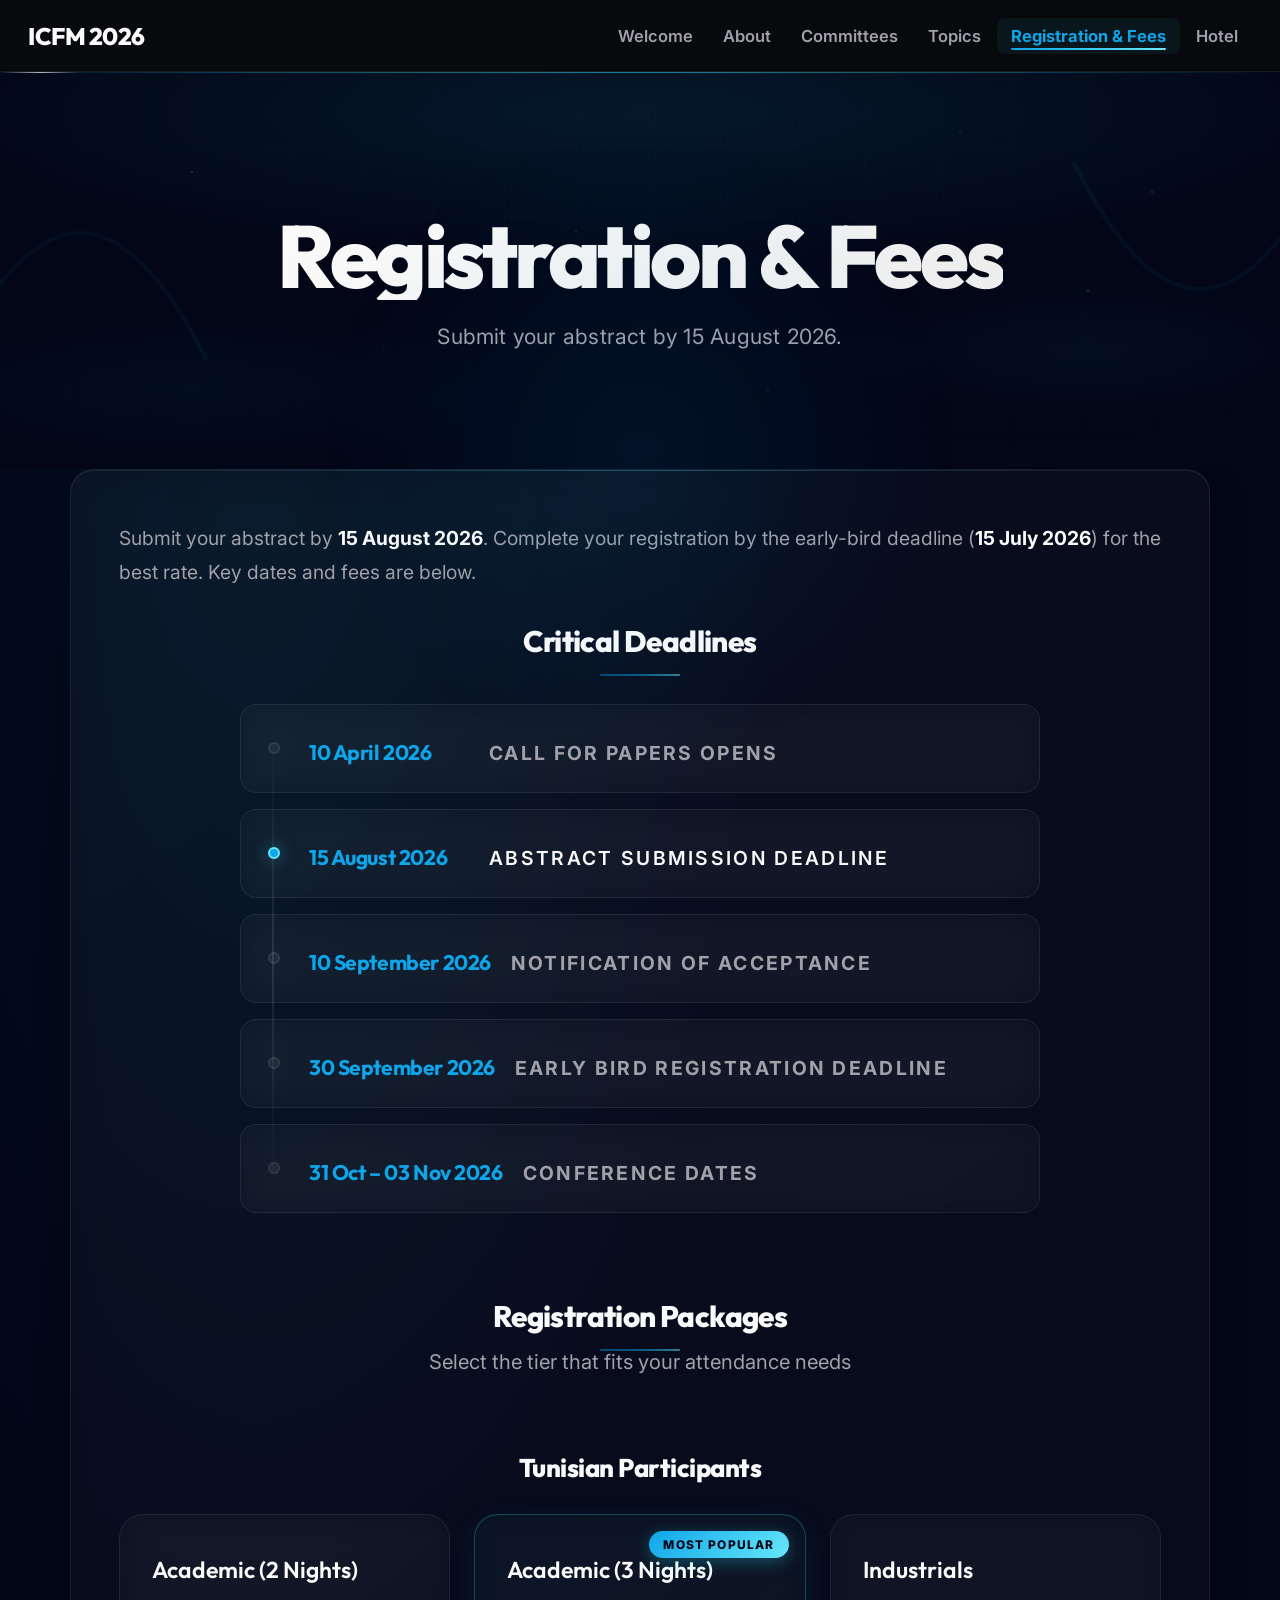
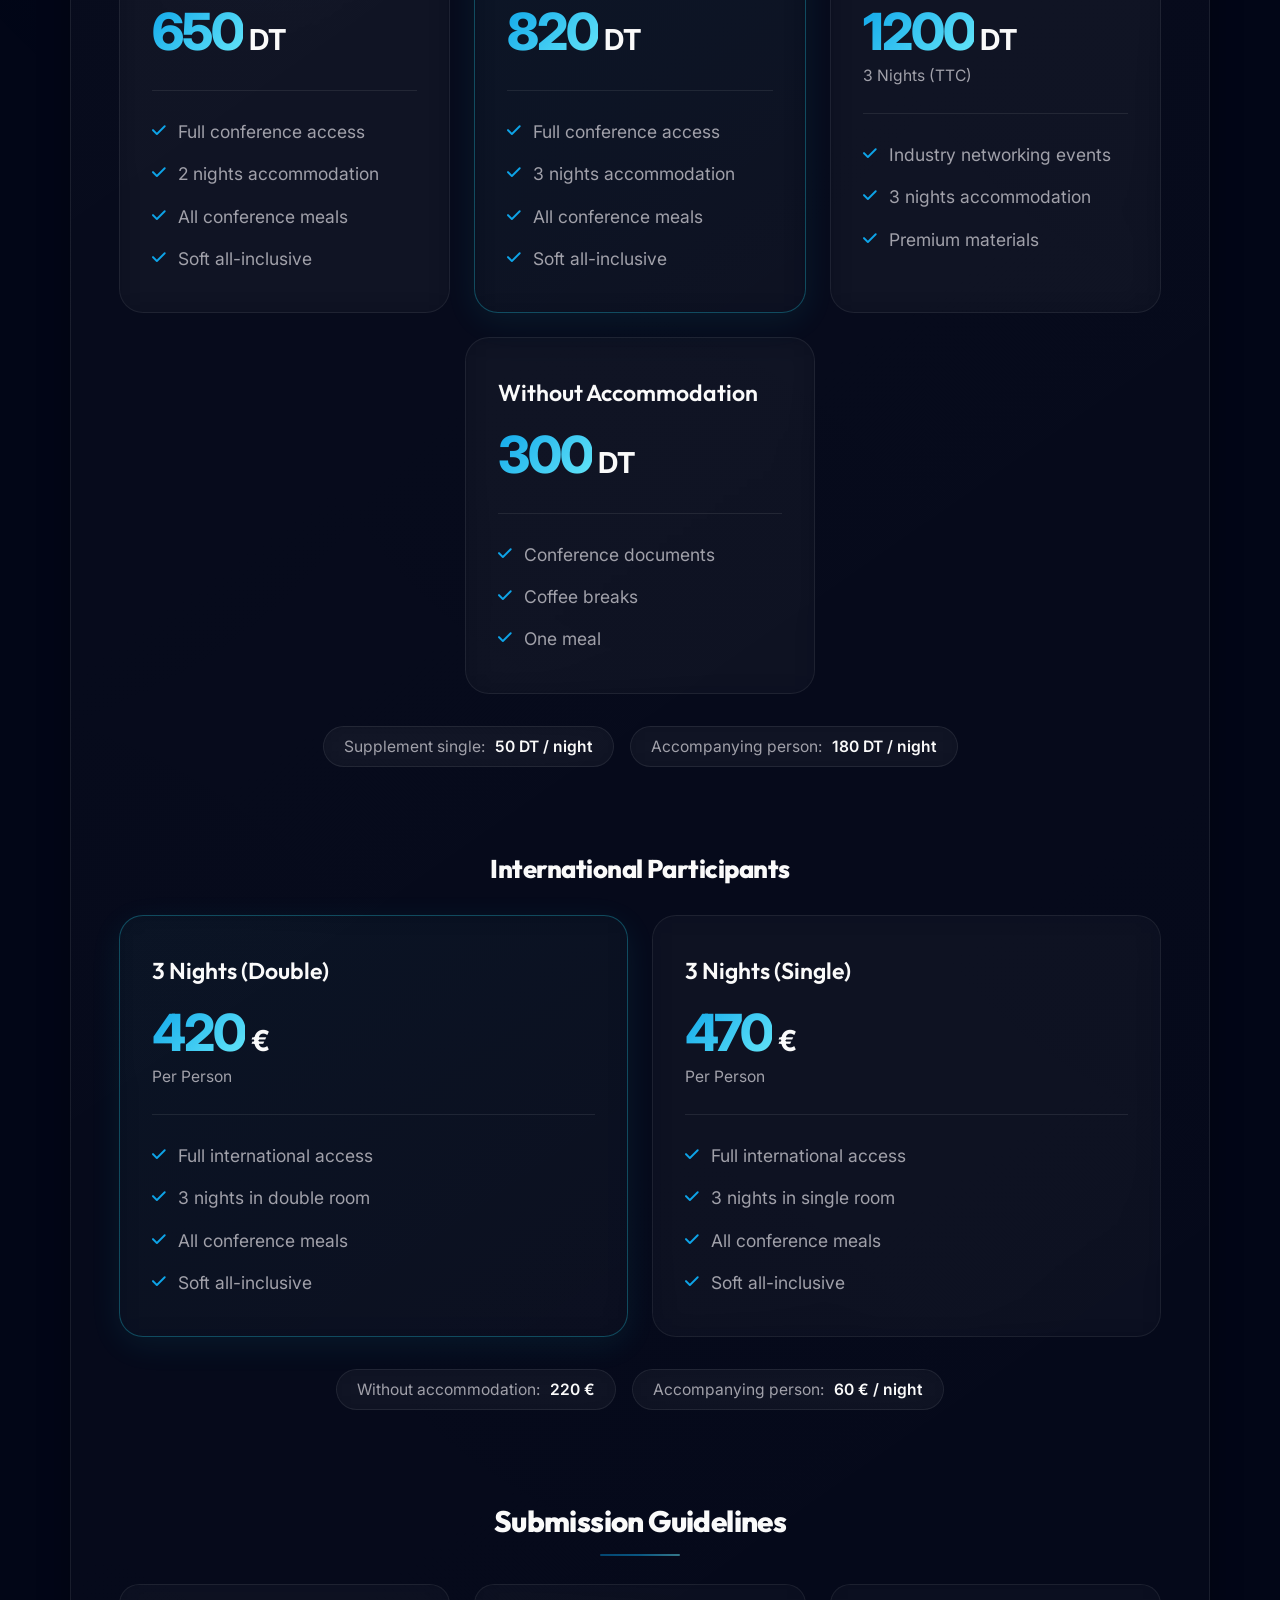
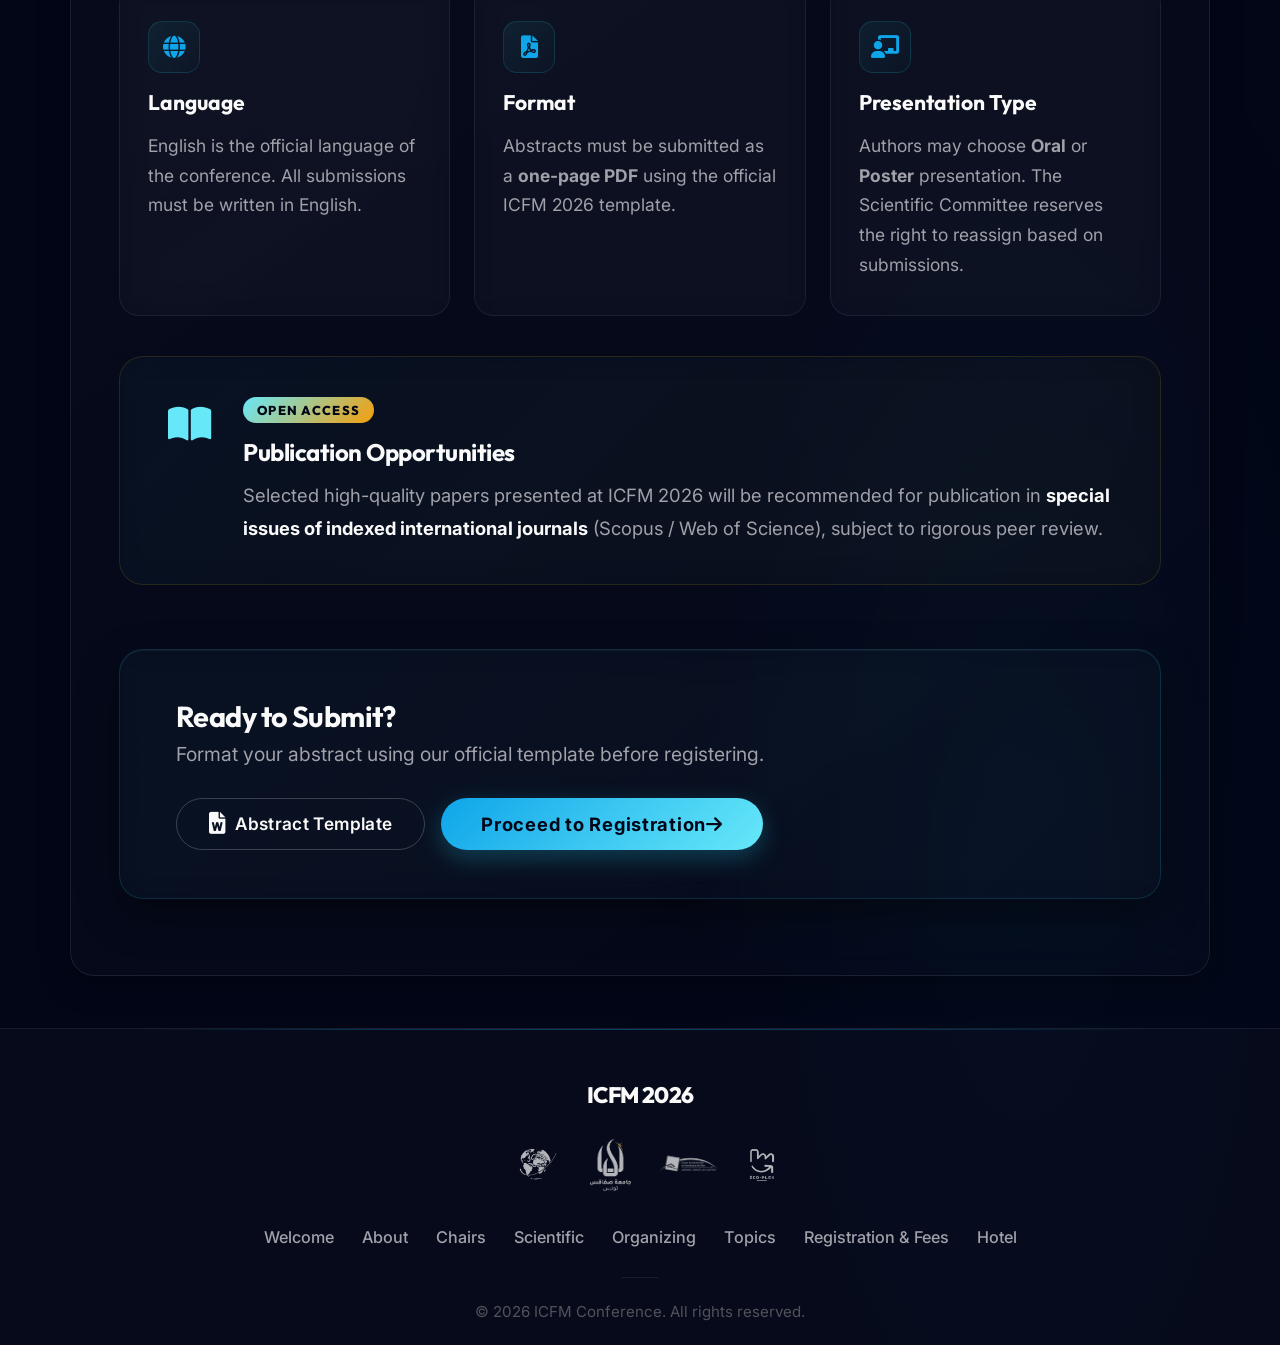
==== commit e6f4f912: "update website" ====
--- a/submissions.html
+++ b/submissions.html
@@ -208,7 +208,7 @@
 
                     <div class="pricing-addons" style="display: flex; flex-wrap: wrap; justify-content: center; gap: 1rem;">
                         <div class="addon-item"><span>Without accommodation:</span> <strong>220 €</strong></div>
-                        <div class="addon-item" style="text-align: center;"><span>Accompanying person:</span> <strong>70 € / night</strong></div>
+                        <div class="addon-item" style="text-align: center;"><span>Accompanying person:</span> <strong>60 € / night</strong></div>
                     </div>
                 </div>
 
--- a/assets/css/style.css
+++ b/assets/css/style.css
@@ -71,6 +71,7 @@
   font-family: 'Inter', system-ui, sans-serif;
   background: var(--bg);
   color: var(--text);
+  font-size: 1.15rem;
   min-height: 100vh;
   overflow-x: hidden;
   opacity: 0;
@@ -405,7 +406,7 @@
   text-decoration: none;
   font-family: 'Inter', sans-serif;
   font-weight: 600;
-  font-size: 0.9rem;
+  font-size: 1.035rem;
   padding: 8px 14px;
   border-radius: 8px;
   transition: color 0.2s, background 0.2s;
@@ -476,7 +477,7 @@
 
 .dropdown-menu li a {
   color: var(--text-muted);
-  font-size: 0.88rem;
+  font-size: 1.012rem;
   padding: 10px 14px;
   display: flex;
   align-items: center;
@@ -753,7 +754,7 @@
 .hotel-hero-intro {
   font-family: 'Inter', sans-serif;
   color: var(--text-muted);
-  font-size: 1.15rem;
+  font-size: 1.322rem;
   font-weight: 400;
   margin: 0;
   letter-spacing: 0.01em;
@@ -778,7 +779,7 @@
   align-items: center;
   gap: 8px;
   font-family: 'Inter', sans-serif;
-  font-size: 0.92rem;
+  font-size: 1.058rem;
   font-weight: 600;
   color: var(--text-muted);
   background: var(--surface);
@@ -810,7 +811,7 @@
 
 .hero-details .conference-date-location i {
   color: var(--accent);
-  font-size: 0.85em;
+  font-size: 0.977em;
 }
 
 /* ── Registration Button ─────────────────────────────────── */
@@ -826,7 +827,7 @@
   padding: 16px 40px;
   border-radius: 50px;
   text-decoration: none;
-  font-size: 0.95rem;
+  font-size: 1.092rem;
   border: none;
   cursor: pointer;
   letter-spacing: 0.03em;
@@ -875,7 +876,7 @@
 .luxury-quote.hero-quote {
   font-family: 'Inter', sans-serif;
   color: var(--text-dim);
-  font-size: 0.95rem;
+  font-size: 1.092rem;
   font-style: italic;
   text-align: center;
   margin: 0;
@@ -954,7 +955,7 @@
 }
 
 .luxury-highlights-bar .highlight-item i {
-  font-size: 1.3rem;
+  font-size: 1.495rem;
   color: var(--accent);
   flex-shrink: 0;
   transition: transform 0.3s;
@@ -969,7 +970,7 @@
 .luxury-highlights-bar .highlight-label {
   font-family: 'Inter', sans-serif;
   color: var(--text-muted);
-  font-size: 0.7rem;
+  font-size: 0.805rem;
   font-weight: 600;
   text-transform: uppercase;
   letter-spacing: 0.1em;
@@ -981,7 +982,7 @@
 .luxury-highlights-bar .highlight-value {
   font-family: 'Inter', sans-serif;
   color: var(--text);
-  font-size: 0.92rem;
+  font-size: 1.058rem;
   font-weight: 600;
   position: relative;
   z-index: 1;
@@ -1051,7 +1052,7 @@
 }
 
 .main-content .lead {
-  font-size: 1.1rem;
+  font-size: 1.265rem;
   line-height: 1.8;
   color: var(--text-muted);
   text-align: center;
@@ -1146,7 +1147,7 @@
 .key-link-title {
   font-family: 'Outfit', sans-serif;
   font-weight: 700;
-  font-size: 1rem;
+  font-size: 1.15rem;
   color: var(--text);
   margin-bottom: 7px;
   position: relative;
@@ -1159,7 +1160,7 @@
 }
 
 .key-link-desc {
-  font-size: 0.88rem;
+  font-size: 1.012rem;
   color: var(--text-muted);
   opacity: 0.85;
   line-height: 1.5;
@@ -1186,7 +1187,7 @@
 }
 
 .cta-text {
-  font-size: 1rem;
+  font-size: 1.15rem;
   color: var(--text-muted);
   margin: 0 0 28px;
 }
@@ -1206,7 +1207,7 @@
   color: var(--text-muted);
   background: transparent;
   font-weight: 600;
-  font-size: 0.92rem;
+  font-size: 1.058rem;
   text-decoration: none;
   border-radius: 50px;
   transition: all 0.25s ease;
@@ -1327,7 +1328,7 @@
 .tmrs-tag {
   align-self: flex-start;
   font-family: 'Outfit', sans-serif;
-  font-size: 0.72rem;
+  font-size: 0.828rem;
   font-weight: 800;
   text-transform: uppercase;
   letter-spacing: 0.12em;
@@ -1352,7 +1353,7 @@
 }
 
 .tmrs-description {
-  font-size: 1.05rem;
+  font-size: 1.208rem;
   color: var(--text-muted);
   line-height: 1.8;
   margin: 0;
@@ -1557,7 +1558,7 @@
 .about-card-title {
   font-family: 'Outfit', sans-serif;
   color: var(--accent);
-  font-size: 1.3rem;
+  font-size: 1.495rem;
   margin: 0 0 16px;
   font-weight: 700;
   letter-spacing: -0.01em;
@@ -1566,7 +1567,7 @@
 }
 
 .about-card p {
-  font-size: 1.02rem;
+  font-size: 1.173rem;
   color: var(--text-muted);
   line-height: 1.78;
   margin-bottom: 14px;
@@ -1675,7 +1676,7 @@
 }
 
 .committee-role {
-  font-size: 0.7rem;
+  font-size: 0.805rem;
   font-weight: 700;
   letter-spacing: 0.14em;
   text-transform: uppercase;
@@ -1701,7 +1702,7 @@
 .committee-title {
   font-family: 'Outfit', sans-serif;
   color: var(--text);
-  font-size: 1.1rem;
+  font-size: 1.265rem;
   font-weight: 700;
   letter-spacing: -0.01em;
   margin: 0;
@@ -1726,7 +1727,7 @@
 
 .committee-bio p {
   color: var(--text-muted);
-  font-size: 1rem;
+  font-size: 1.15rem;
   line-height: 1.6;
   margin: 0;
 }
@@ -1846,7 +1847,7 @@
 .scientific-list .member-name {
   font-family: 'Outfit', sans-serif;
   color: var(--text);
-  font-size: 1rem;
+  font-size: 1.15rem;
   font-weight: 700;
   flex: 1;
   letter-spacing: -0.01em;
@@ -1860,7 +1861,7 @@
 }
 
 .scientific-list .member-country {
-  font-size: 0.78rem;
+  font-size: 0.897rem;
   font-weight: 600;
   color: var(--text-muted);
   letter-spacing: 0.04em;
@@ -1953,7 +1954,7 @@
 }
 
 .member-icon i {
-  font-size: 1.2rem;
+  font-size: 1.38rem;
   color: var(--bg);
 }
 
@@ -1975,7 +1976,7 @@
 
 .member-name {
   font-family: 'Outfit', sans-serif;
-  font-size: 1.05rem;
+  font-size: 1.208rem;
   font-weight: 700;
   color: var(--text);
   letter-spacing: -0.01em;
@@ -1990,7 +1991,7 @@
 }
 
 .member-role {
-  font-size: 0.72rem;
+  font-size: 0.828rem;
   color: var(--text-muted);
   font-weight: 600;
   letter-spacing: 0.1em;
@@ -2019,7 +2020,7 @@
 
 .topics-subtitle {
   color: var(--text-muted);
-  font-size: 1.05rem;
+  font-size: 1.208rem;
   line-height: 1.65;
 }
 
@@ -2206,14 +2207,14 @@
 }
 
 .subtopic-icon i {
-  font-size: 1rem;
+  font-size: 1.15rem;
   color: var(--accent);
 }
 
 .subtopic-text,
 .subtopic-item span,
 .luxury-subtopic span {
-  font-size: 0.94rem;
+  font-size: 1.081rem;
   font-weight: 500;
   color: var(--text-muted);
   line-height: 1.45;
@@ -2250,7 +2251,7 @@
 
 .luxury-subtitle {
   color: var(--text-muted);
-  font-size: 1.05rem;
+  font-size: 1.208rem;
 }
 
 .luxury-topics-grid {
@@ -2287,7 +2288,7 @@
 
 /* ── Submissions ─────────────────────────────────────────── */
 .submissions-lead {
-  font-size: 1.05rem;
+  font-size: 1.208rem;
   line-height: 1.75;
   color: var(--text-muted);
   margin: 0 0 32px;
@@ -2386,7 +2387,7 @@
 }
 
 .date-label {
-  font-size: 0.72rem;
+  font-size: 0.828rem;
   font-weight: 700;
   color: var(--text-muted);
   text-transform: uppercase;
@@ -2413,7 +2414,7 @@
 .section-subtitle {
   text-align: center;
   color: var(--text-muted);
-  font-size: 1.1rem;
+  font-size: 1.265rem;
   margin-top: -30px;
   margin-bottom: 52px;
 }
@@ -2482,7 +2483,7 @@
   right: 16px;
   background: linear-gradient(135deg, var(--accent), var(--light-gold));
   color: var(--bg);
-  font-size: 0.65rem;
+  font-size: 0.747rem;
   font-weight: 800;
   text-transform: uppercase;
   letter-spacing: 0.1em;
@@ -2500,7 +2501,7 @@
 .pricing-header h4 {
   font-family: 'Outfit', sans-serif;
   color: var(--text);
-  font-size: 1.25rem;
+  font-size: 1.438rem;
   font-weight: 600;
   margin: 0 0 16px;
 }
@@ -2526,7 +2527,7 @@
 
 .pricing-header .price-desc {
   color: var(--text-muted);
-  font-size: 0.85rem;
+  font-size: 0.977rem;
   margin-top: 4px;
 }
 
@@ -2544,13 +2545,13 @@
   align-items: flex-start;
   gap: 12px;
   color: var(--text-muted);
-  font-size: 0.95rem;
+  font-size: 1.092rem;
   line-height: 1.5;
 }
 
 .pricing-features li i {
   color: var(--accent);
-  font-size: 0.85rem;
+  font-size: 0.977rem;
   margin-top: 4px;
 }
 
@@ -2567,7 +2568,7 @@
   border: 1px solid rgba(255, 255, 255, 0.08);
   border-radius: 50px;
   padding: 10px 20px;
-  font-size: 0.85rem;
+  font-size: 0.977rem;
   color: var(--text-muted);
   backdrop-filter: blur(12px);
   -webkit-backdrop-filter: blur(12px);
@@ -2671,14 +2672,14 @@
 .timeline-content .date-value {
   font-family: 'Outfit', sans-serif;
   color: var(--accent);
-  font-size: 1.15rem;
+  font-size: 1.322rem;
   font-weight: 700;
   min-width: 160px;
 }
 
 .timeline-content .date-label {
   color: var(--text-muted);
-  font-size: 1.05rem;
+  font-size: 1.208rem;
   flex: 1;
 }
 
@@ -2739,14 +2740,14 @@
 
 .guideline-card h4 {
   font-family: 'Outfit', sans-serif;
-  font-size: 1.15rem;
+  font-size: 1.322rem;
   font-weight: 700;
   color: var(--text);
   margin: 0;
 }
 
 .guideline-card p {
-  font-size: 0.95rem;
+  font-size: 1.092rem;
   color: var(--text-muted);
   line-height: 1.7;
   margin: 0;
@@ -2780,7 +2781,7 @@
   align-self: flex-start;
   display: inline-block;
   font-family: 'Outfit', sans-serif;
-  font-size: 0.7rem;
+  font-size: 0.805rem;
   font-weight: 800;
   text-transform: uppercase;
   letter-spacing: 0.1em;
@@ -2801,7 +2802,7 @@
 }
 
 .pub-body p {
-  font-size: 1rem;
+  font-size: 1.15rem;
   color: var(--text-muted);
   line-height: 1.75;
   margin: 0;
@@ -2844,7 +2845,7 @@
 
 .cta-content p {
   color: var(--text-muted);
-  font-size: 1.05rem;
+  font-size: 1.208rem;
   margin: 0;
 }
 
@@ -2922,7 +2923,7 @@
   gap: 10px;
   background: var(--surface-2);
   color: var(--accent);
-  font-size: 0.94rem;
+  font-size: 1.081rem;
   font-weight: 600;
   padding: 14px 32px;
   border: 1px solid rgba(34, 211, 238, 0.2);
@@ -2947,7 +2948,7 @@
 }
 
 .abstract-download-btn i {
-  font-size: 1.1em;
+  font-size: 1.265em;
 }
 
 .abstract-download-btn:hover {
@@ -2968,7 +2969,7 @@
   justify-content: center;
   color: var(--bg);
   background: linear-gradient(135deg, var(--accent), var(--light-gold));
-  font-size: 1rem;
+  font-size: 1.15rem;
   font-weight: 700;
   letter-spacing: 0.04em;
   text-decoration: none;
@@ -3082,7 +3083,7 @@
   border: 1px solid rgba(255, 255, 255, 0.15);
   border-radius: 50px;
   font-family: 'Outfit', sans-serif;
-  font-size: 0.95rem;
+  font-size: 1.092rem;
   font-weight: 600;
   color: var(--text);
   backdrop-filter: blur(20px);
@@ -3157,7 +3158,7 @@
 .hotel-tag {
   align-self: flex-start;
   font-family: 'Outfit', sans-serif;
-  font-size: 0.75rem;
+  font-size: 0.862rem;
   font-weight: 800;
   text-transform: uppercase;
   letter-spacing: 0.1em;
@@ -3180,7 +3181,7 @@
 
 .hotel-subtitle {
   font-family: 'Outfit', sans-serif;
-  font-size: 1.3rem;
+  font-size: 1.495rem;
   font-weight: 600;
   color: var(--accent);
   margin: 0 0 20px;
@@ -3197,7 +3198,7 @@
   display: inline-flex;
   align-items: center;
   gap: 8px;
-  font-size: 0.9rem;
+  font-size: 1.035rem;
   font-weight: 600;
   color: var(--text-muted);
   padding: 8px 16px;
@@ -3211,7 +3212,7 @@
 }
 
 .hotel-description {
-  font-size: 1.05rem;
+  font-size: 1.208rem;
   color: var(--text-muted);
   line-height: 1.7;
   margin-bottom: 36px;
@@ -3230,13 +3231,13 @@
   display: flex;
   align-items: center;
   gap: 14px;
-  font-size: 1rem;
+  font-size: 1.15rem;
   color: var(--text);
 }
 
 .meta-item i {
   color: var(--accent);
-  font-size: 1.2rem;
+  font-size: 1.38rem;
 }
 
 .hotel-actions {
@@ -3249,7 +3250,7 @@
   gap: 12px;
   background: linear-gradient(135deg, var(--accent), var(--light-gold));
   color: var(--bg);
-  font-size: 1rem;
+  font-size: 1.15rem;
   font-weight: 700;
   border-radius: 50px;
   padding: 16px 36px;
@@ -3350,7 +3351,7 @@
   color: var(--text-muted);
   text-decoration: none;
   font-weight: 500;
-  font-size: 0.88rem;
+  font-size: 1.012rem;
   padding: 6px 12px;
   border-radius: 8px;
   transition: all 0.2s;
@@ -3370,7 +3371,7 @@
 
 .footer-copy {
   color: var(--text-dim);
-  font-size: 0.82rem;
+  font-size: 0.943rem;
 }
 
 /* ── Back to Top ─────────────────────────────────────────── */
@@ -3391,7 +3392,7 @@
   display: flex;
   align-items: center;
   justify-content: center;
-  font-size: 1rem;
+  font-size: 1.15rem;
   box-shadow: 0 4px 20px rgba(34, 211, 238, 0.35);
   transition: opacity 0.3s, visibility 0.3s, transform 0.3s cubic-bezier(0.22, 1, 0.36, 1), box-shadow 0.3s;
 }
@@ -3471,7 +3472,7 @@
 }
 
 .hero-highlights .highlight-label {
-  font-size: 0.7rem;
+  font-size: 0.805rem;
   color: var(--text-muted);
   font-weight: 700;
   text-transform: uppercase;
@@ -3480,7 +3481,7 @@
 }
 
 .hero-highlights .highlight-value {
-  font-size: 0.95rem;
+  font-size: 1.092rem;
   color: var(--text);
   font-weight: 600;
 }
@@ -3596,7 +3597,7 @@
 
   .topic-main,
   .luxury-topic-title {
-    font-size: 1.35rem;
+    font-size: 1.552rem;
   }
 
   .subtopics-grid,
@@ -3743,14 +3744,14 @@
   }
 
   .hero-details .conference-date-location {
-    font-size: 0.85rem;
+    font-size: 0.977rem;
     padding: 7px 14px;
   }
 
   .registration-btn,
   .luxury-btn.registration-btn {
     padding: 14px 28px;
-    font-size: 0.88rem;
+    font-size: 1.012rem;
   }
 
   .date-card.luxury-glass-card {
